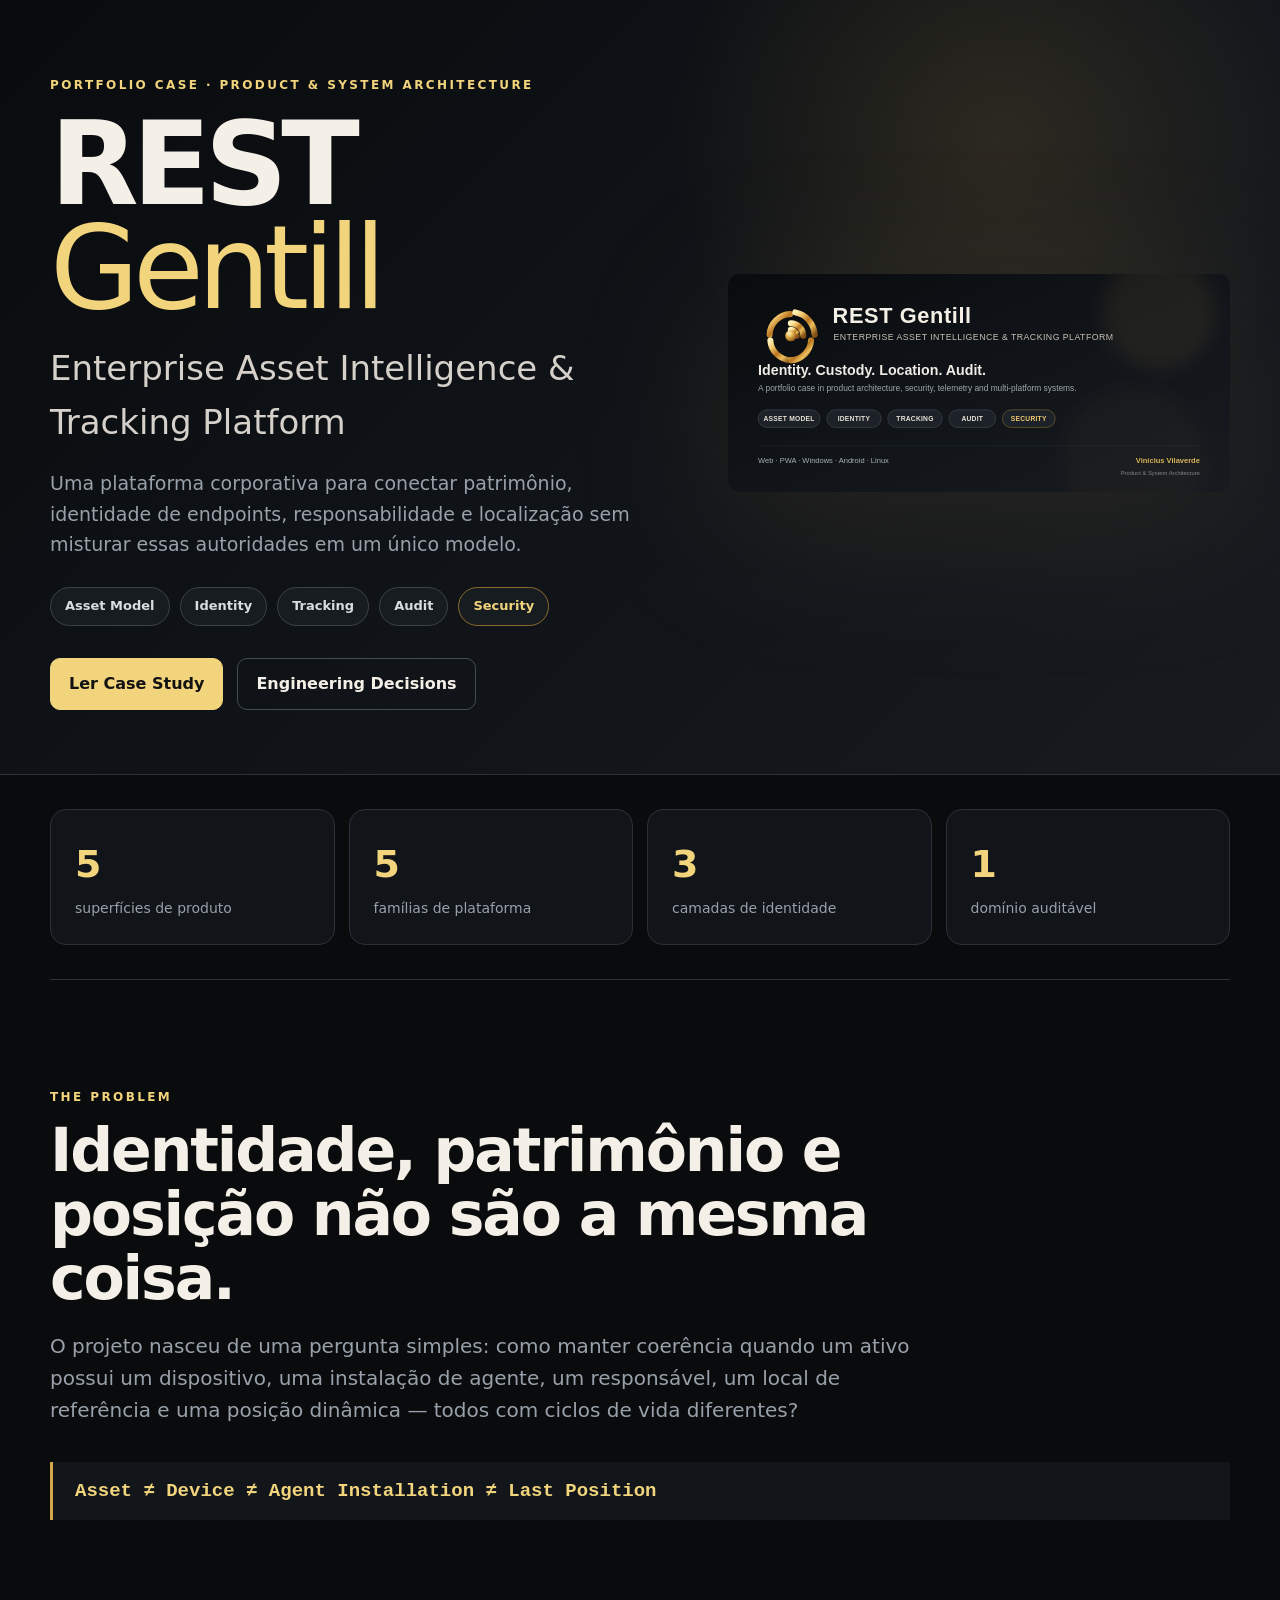
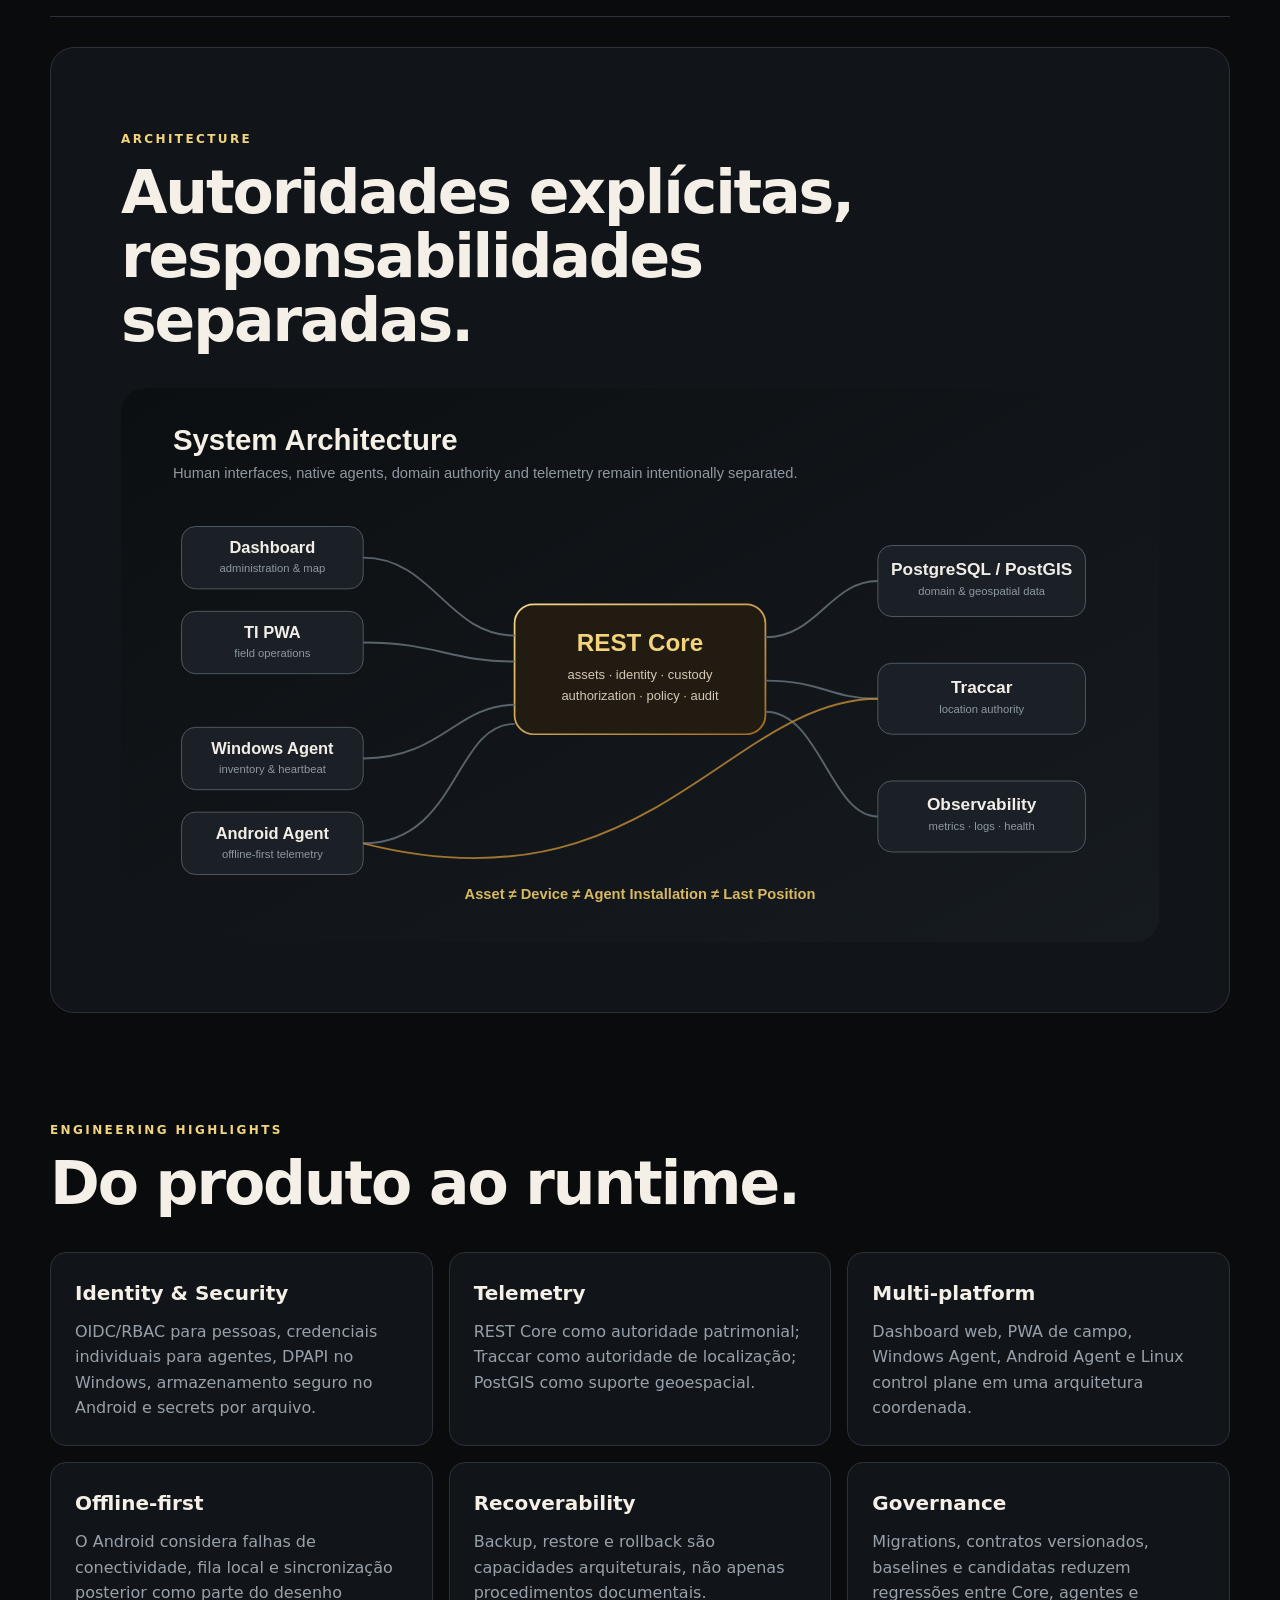
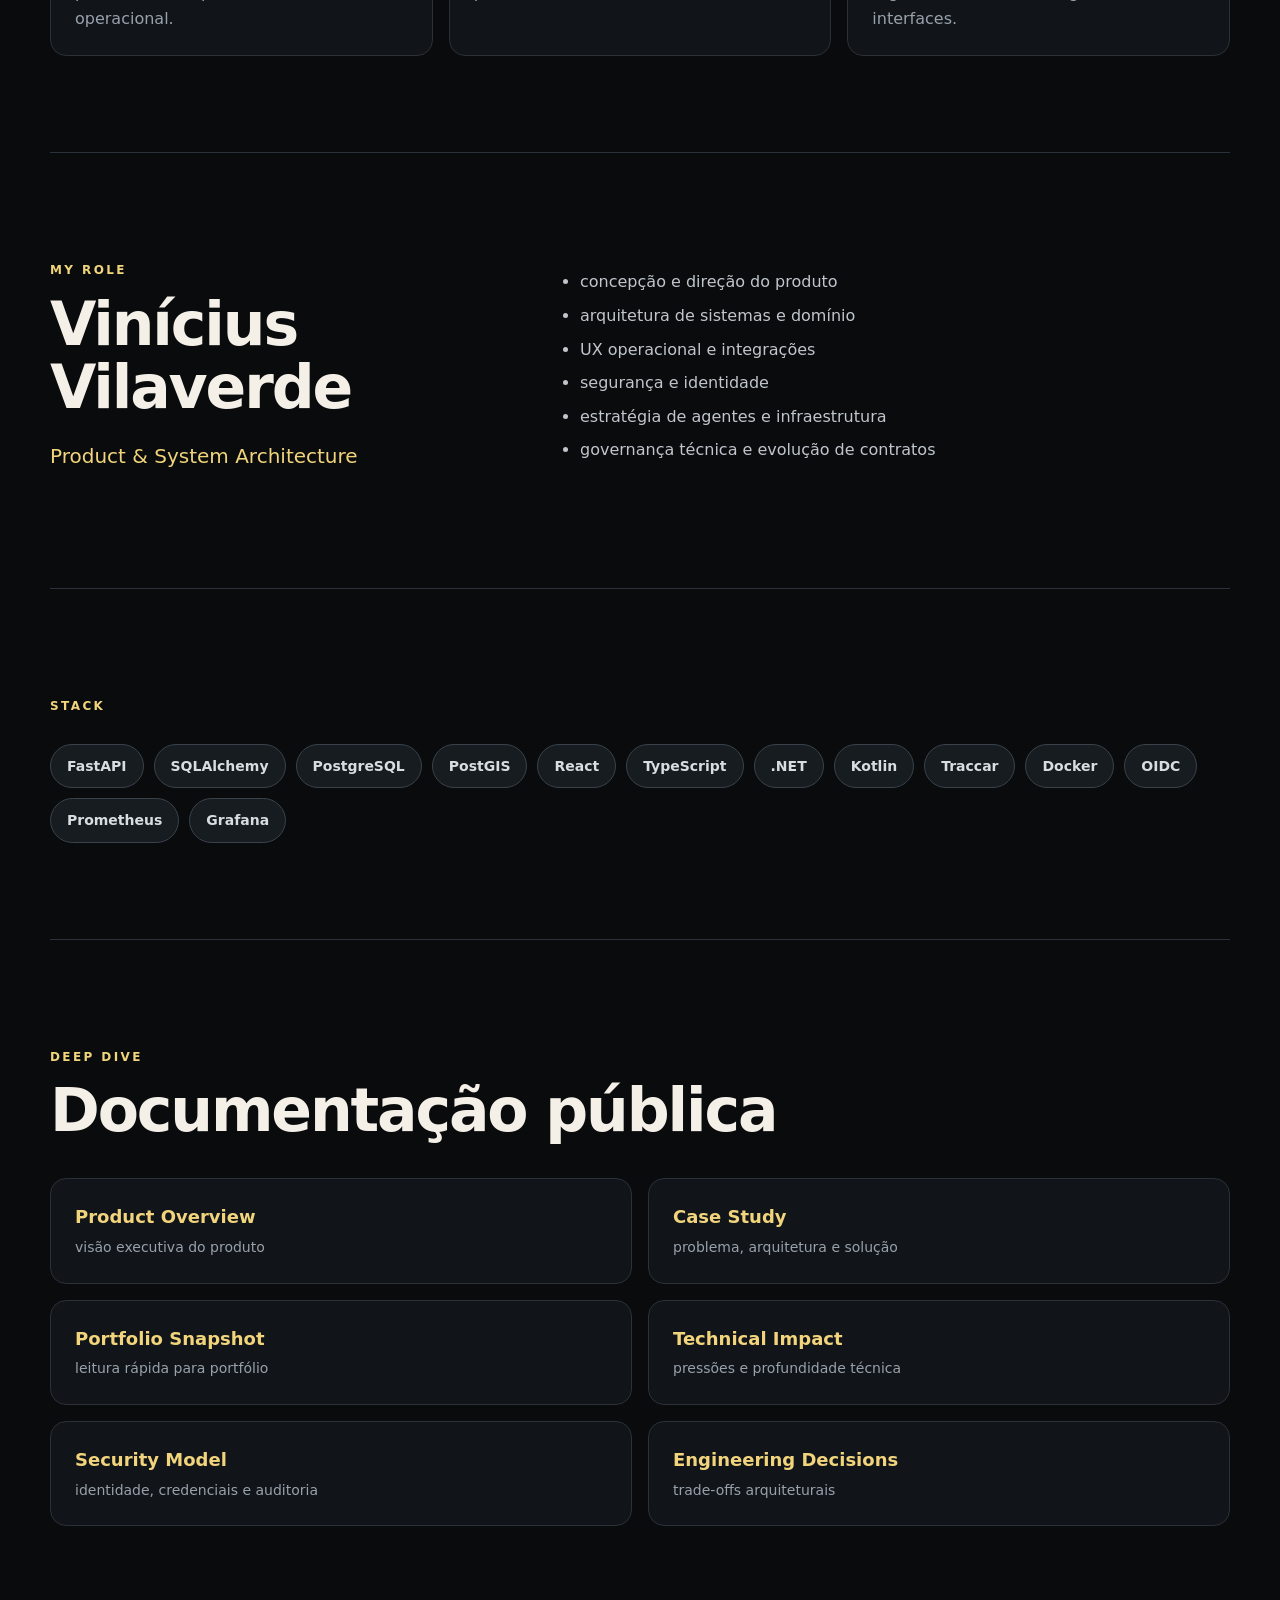
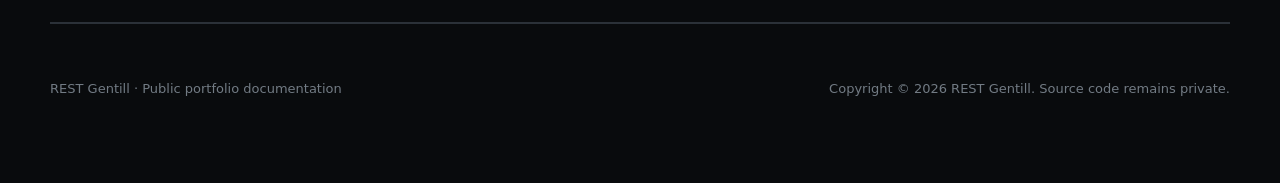
==== docs/index.html @ cbbefd90 "docs: add portfolio landing page for GitHub Pages" ====
<!doctype html>
<html lang="pt-BR">
<head>
  <meta charset="utf-8">
  <meta name="viewport" content="width=device-width,initial-scale=1">
  <title>REST Gentill — Enterprise Asset Intelligence & Tracking Platform</title>
  <meta name="description" content="Case de portfólio em arquitetura de produto, segurança, telemetria e sistemas multi-plataforma por Vinícius Vilaverde.">
  <meta property="og:title" content="REST Gentill — Portfolio Case">
  <meta property="og:description" content="Enterprise Asset Intelligence & Tracking Platform — Product & System Architecture by Vinícius Vilaverde.">
  <meta property="og:type" content="website">
  <meta property="og:image" content="https://viniciusvilaverd-22.github.io/GENTILL-RAST/public/assets/social-preview.jpg">
  <meta name="theme-color" content="#0b0d10">
  <link rel="stylesheet" href="./portfolio.css">
</head>
<body>
  <header class="hero">
    <div class="hero-grid">
      <div>
        <p class="eyebrow">PORTFOLIO CASE · PRODUCT & SYSTEM ARCHITECTURE</p>
        <h1>REST <span>Gentill</span></h1>
        <p class="lead">Enterprise Asset Intelligence & Tracking Platform</p>
        <p class="summary">Uma plataforma corporativa para conectar patrimônio, identidade de endpoints, responsabilidade e localização sem misturar essas autoridades em um único modelo.</p>
        <div class="chips">
          <span>Asset Model</span><span>Identity</span><span>Tracking</span><span>Audit</span><span class="gold">Security</span>
        </div>
        <div class="actions">
          <a class="primary" href="./public/CASE_STUDY.md">Ler Case Study</a>
          <a href="./public/ENGINEERING_DECISIONS.md">Engineering Decisions</a>
        </div>
      </div>
      <div class="mark" aria-hidden="true">
        <img src="./public/assets/portfolio-hero.svg" alt="">
      </div>
    </div>
  </header>

  <main>
    <section class="metrics">
      <article><strong>5</strong><span>superfícies de produto</span></article>
      <article><strong>5</strong><span>famílias de plataforma</span></article>
      <article><strong>3</strong><span>camadas de identidade</span></article>
      <article><strong>1</strong><span>domínio auditável</span></article>
    </section>

    <section>
      <p class="section-label">THE PROBLEM</p>
      <h2>Identidade, patrimônio e posição não são a mesma coisa.</h2>
      <p class="wide">O projeto nasceu de uma pergunta simples: como manter coerência quando um ativo possui um dispositivo, uma instalação de agente, um responsável, um local de referência e uma posição dinâmica — todos com ciclos de vida diferentes?</p>
      <div class="principle">Asset ≠ Device ≠ Agent Installation ≠ Last Position</div>
    </section>

    <section class="dark-card">
      <p class="section-label">ARCHITECTURE</p>
      <h2>Autoridades explícitas, responsabilidades separadas.</h2>
      <img class="architecture" src="./public/assets/architecture-overview.svg" alt="Arquitetura conceitual do REST Gentill">
    </section>

    <section>
      <p class="section-label">ENGINEERING HIGHLIGHTS</p>
      <h2>Do produto ao runtime.</h2>
      <div class="grid three">
        <article>
          <h3>Identity & Security</h3>
          <p>OIDC/RBAC para pessoas, credenciais individuais para agentes, DPAPI no Windows, armazenamento seguro no Android e secrets por arquivo.</p>
        </article>
        <article>
          <h3>Telemetry</h3>
          <p>REST Core como autoridade patrimonial; Traccar como autoridade de localização; PostGIS como suporte geoespacial.</p>
        </article>
        <article>
          <h3>Multi-platform</h3>
          <p>Dashboard web, PWA de campo, Windows Agent, Android Agent e Linux control plane em uma arquitetura coordenada.</p>
        </article>
        <article>
          <h3>Offline-first</h3>
          <p>O Android considera falhas de conectividade, fila local e sincronização posterior como parte do desenho operacional.</p>
        </article>
        <article>
          <h3>Recoverability</h3>
          <p>Backup, restore e rollback são capacidades arquiteturais, não apenas procedimentos documentais.</p>
        </article>
        <article>
          <h3>Governance</h3>
          <p>Migrations, contratos versionados, baselines e candidatas reduzem regressões entre Core, agentes e interfaces.</p>
        </article>
      </div>
    </section>

    <section class="role">
      <div>
        <p class="section-label">MY ROLE</p>
        <h2>Vinícius Vilaverde</h2>
        <p class="role-title">Product & System Architecture</p>
      </div>
      <ul>
        <li>concepção e direção do produto</li>
        <li>arquitetura de sistemas e domínio</li>
        <li>UX operacional e integrações</li>
        <li>segurança e identidade</li>
        <li>estratégia de agentes e infraestrutura</li>
        <li>governança técnica e evolução de contratos</li>
      </ul>
    </section>

    <section>
      <p class="section-label">STACK</p>
      <div class="stack">
        <span>FastAPI</span><span>SQLAlchemy</span><span>PostgreSQL</span><span>PostGIS</span><span>React</span><span>TypeScript</span><span>.NET</span><span>Kotlin</span><span>Traccar</span><span>Docker</span><span>OIDC</span><span>Prometheus</span><span>Grafana</span>
      </div>
    </section>

    <section class="links">
      <p class="section-label">DEEP DIVE</p>
      <h2>Documentação pública</h2>
      <div class="grid two">
        <a href="./public/PRODUCT_OVERVIEW.md"><strong>Product Overview</strong><span>visão executiva do produto</span></a>
        <a href="./public/CASE_STUDY.md"><strong>Case Study</strong><span>problema, arquitetura e solução</span></a>
        <a href="./public/PORTFOLIO_SNAPSHOT.md"><strong>Portfolio Snapshot</strong><span>leitura rápida para portfólio</span></a>
        <a href="./public/TECHNICAL_IMPACT.md"><strong>Technical Impact</strong><span>pressões e profundidade técnica</span></a>
        <a href="./public/SECURITY_MODEL.md"><strong>Security Model</strong><span>identidade, credenciais e auditoria</span></a>
        <a href="./public/ENGINEERING_DECISIONS.md"><strong>Engineering Decisions</strong><span>trade-offs arquiteturais</span></a>
      </div>
    </section>
  </main>

  <footer>
    <p>REST Gentill · Public portfolio documentation</p>
    <p>Copyright © 2026 REST Gentill. Source code remains private.</p>
  </footer>
</body>
</html>
---- docs/portfolio.css ----
:root{
  --bg:#090b0d;--panel:#11151a;--panel2:#161b20;--line:#2b3138;
  --text:#f4efe7;--muted:#98a1aa;--gold:#d4a84a;--gold2:#f1d47b;
  --max:1180px
}
*{box-sizing:border-box}
html{scroll-behavior:smooth}
body{margin:0;background:var(--bg);color:var(--text);font-family:Inter,ui-sans-serif,system-ui,-apple-system,BlinkMacSystemFont,"Segoe UI",sans-serif;line-height:1.6}
a{color:inherit;text-decoration:none}
.hero{min-height:720px;display:flex;align-items:center;padding:64px 32px;border-bottom:1px solid var(--line);background:
radial-gradient(circle at 78% 18%,rgba(212,168,74,.14),transparent 28%),
linear-gradient(135deg,#090b0d,#11151a 60%,#171b20)}
.hero-grid{width:min(var(--max),100%);margin:auto;display:grid;grid-template-columns:1.1fr .9fr;gap:64px;align-items:center}
.eyebrow,.section-label{font-size:12px;letter-spacing:.2em;color:var(--gold2);font-weight:800}
h1{font-size:clamp(64px,9vw,128px);line-height:.9;margin:18px 0 20px;letter-spacing:-.055em}
h1 span{font-weight:300;color:var(--gold2)}
.lead{font-size:clamp(22px,3vw,34px);margin:0 0 18px;color:#d5d0c9}
.summary{font-size:19px;color:var(--muted);max-width:760px}
.chips,.stack{display:flex;flex-wrap:wrap;gap:10px;margin-top:28px}
.chips span,.stack span{border:1px solid #3a424b;background:#171c21;border-radius:999px;padding:8px 14px;font-size:13px;font-weight:700;color:#d8dde1}
.chips .gold{border-color:#8c6b2c;color:var(--gold2)}
.actions{display:flex;gap:14px;flex-wrap:wrap;margin-top:32px}
.actions a{border:1px solid #444c55;border-radius:10px;padding:12px 18px;font-weight:700}
.actions .primary{background:var(--gold2);color:#121212;border-color:var(--gold2)}
.mark img{width:100%;filter:drop-shadow(0 30px 80px rgba(212,168,74,.11))}
main{width:min(var(--max),calc(100% - 48px));margin:auto}
section{padding:96px 0;border-bottom:1px solid var(--line)}
.metrics{display:grid;grid-template-columns:repeat(4,1fr);gap:14px;padding:34px 0}
.metrics article{border:1px solid var(--line);background:var(--panel);border-radius:16px;padding:24px}
.metrics strong{display:block;font-size:38px;color:var(--gold2)}
.metrics span{color:var(--muted);font-size:14px}
h2{font-size:clamp(34px,5vw,60px);line-height:1.06;letter-spacing:-.035em;margin:10px 0 20px;max-width:900px}
.wide{font-size:20px;color:var(--muted);max-width:860px}
.principle{margin-top:36px;border-left:3px solid var(--gold);padding:18px 22px;background:#12161b;font:700 19px ui-monospace,SFMono-Regular,Menlo,monospace;color:var(--gold2)}
.dark-card{margin-top:30px;padding:70px;border:1px solid var(--line);background:var(--panel);border-radius:24px}
.architecture{display:block;width:100%;margin-top:36px}
.grid{display:grid;gap:16px;margin-top:36px}
.grid.three{grid-template-columns:repeat(3,1fr)}
.grid.two{grid-template-columns:repeat(2,1fr)}
.grid article,.links a{border:1px solid var(--line);background:var(--panel);border-radius:16px;padding:24px}
.grid h3{margin:0 0 10px;font-size:20px}
.grid p{margin:0;color:var(--muted)}
.role{display:grid;grid-template-columns:.8fr 1.2fr;gap:60px;align-items:start}
.role-title{color:var(--gold2);font-size:20px}
.role ul{margin:12px 0 0;padding-left:22px;color:#c0c6cc}
.role li{margin:8px 0}
.stack span{font-size:14px;padding:10px 16px}
.links a{display:flex;flex-direction:column;transition:.18s ease}
.links a:hover{transform:translateY(-3px);border-color:#806426}
.links strong{font-size:18px;color:var(--gold2)}
.links span{font-size:14px;color:var(--muted);margin-top:4px}
footer{width:min(var(--max),calc(100% - 48px));margin:auto;padding:42px 0 70px;color:#727b84;font-size:13px;display:flex;justify-content:space-between;gap:20px;border-top:1px solid var(--line)}
@media(max-width:900px){
  .hero{min-height:auto;padding-top:48px}.hero-grid,.role{grid-template-columns:1fr}.mark{order:-1;max-width:520px}
  .metrics{grid-template-columns:repeat(2,1fr)}.grid.three,.grid.two{grid-template-columns:1fr}.dark-card{padding:32px}
}
@media(max-width:560px){
  .hero{padding:34px 20px 54px}.hero-grid{gap:28px}main{width:min(100% - 32px,var(--max))}
  .metrics{grid-template-columns:1fr 1fr}.metrics article{padding:18px}section{padding:68px 0}
  footer{width:calc(100% - 32px);flex-direction:column}
}
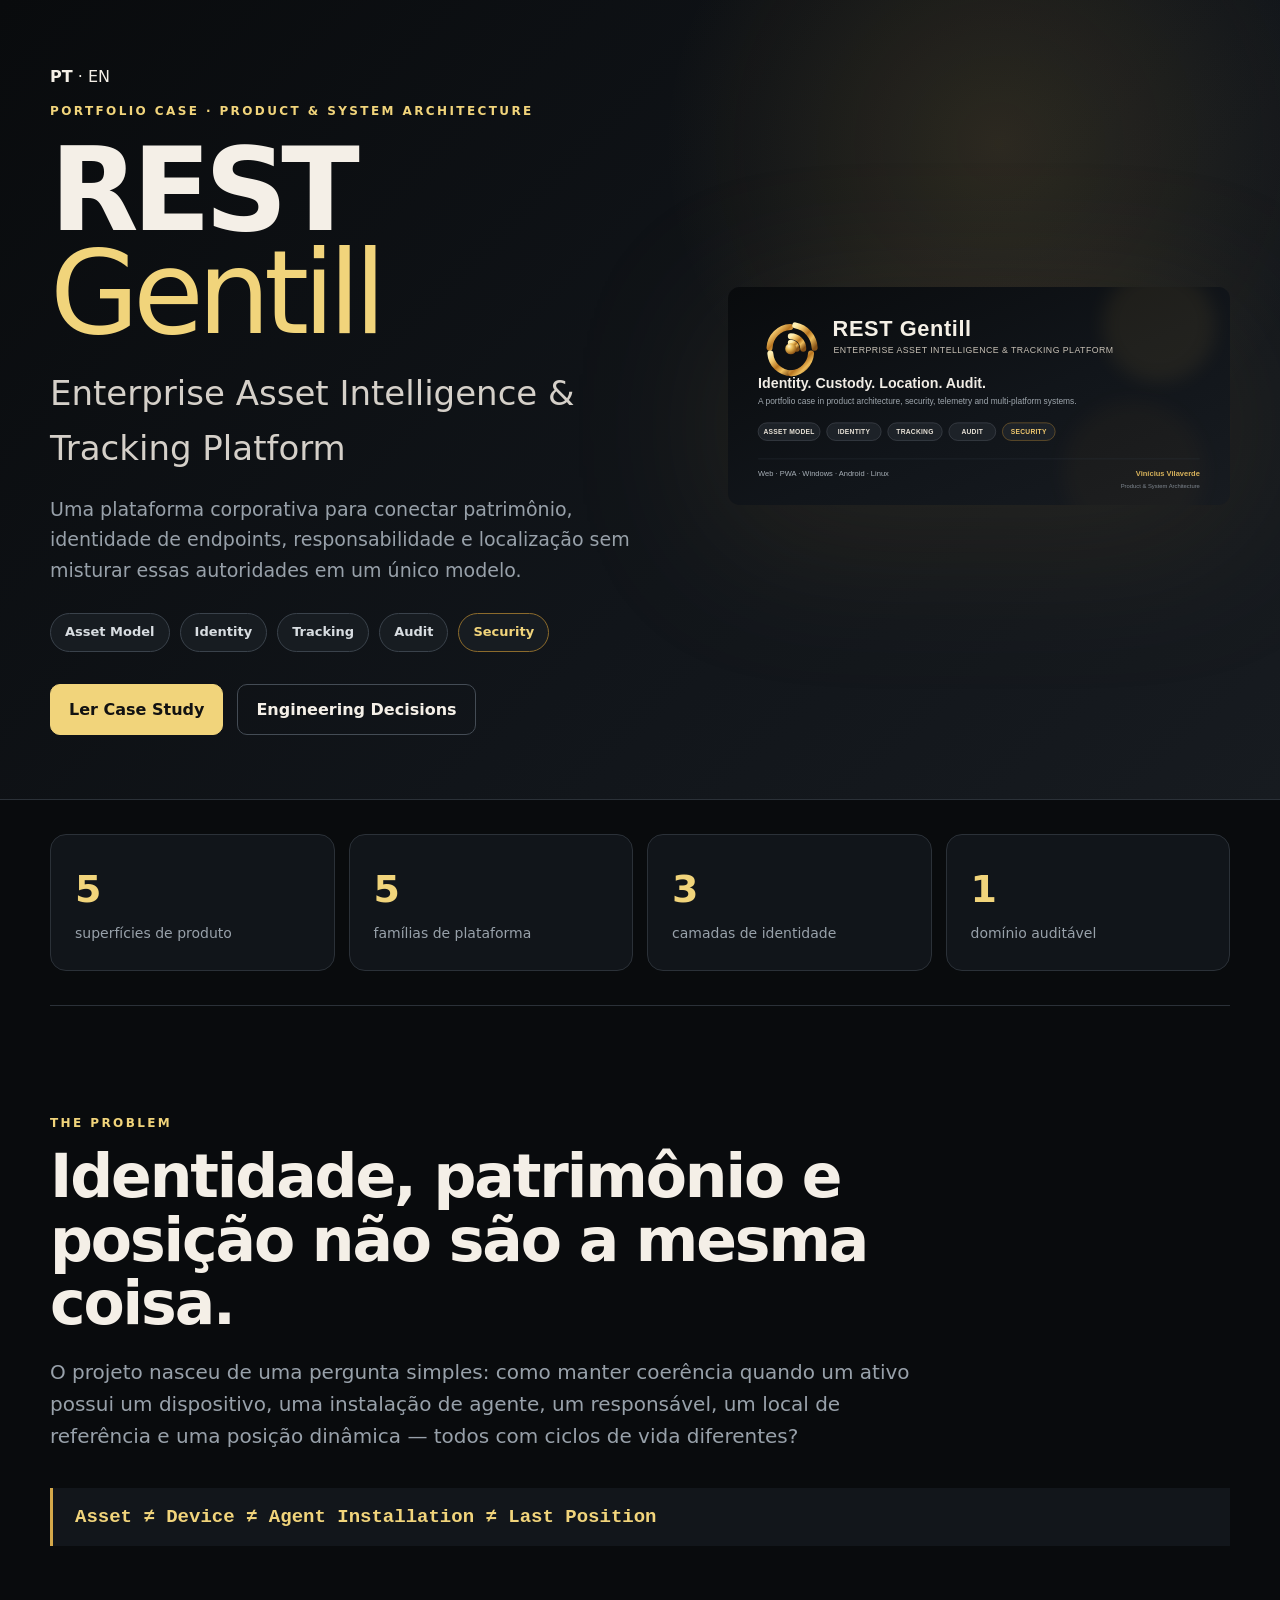
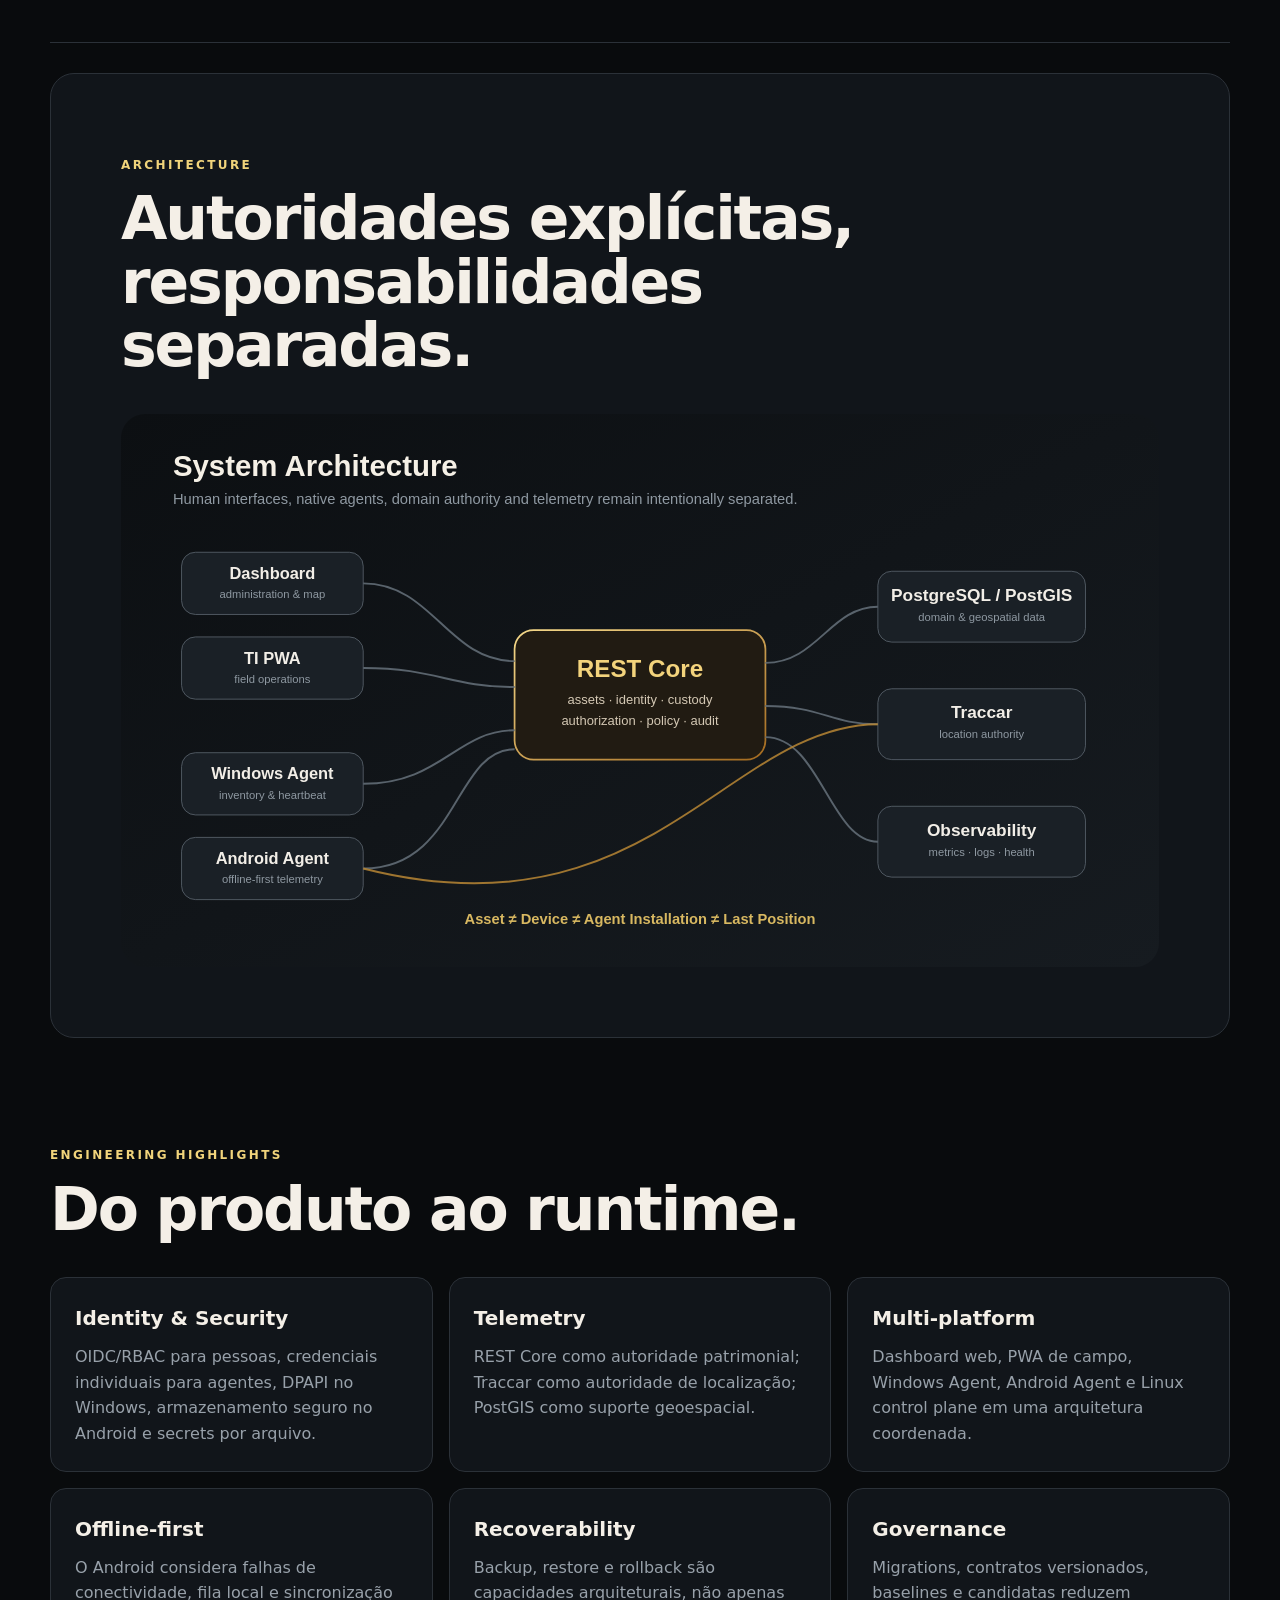
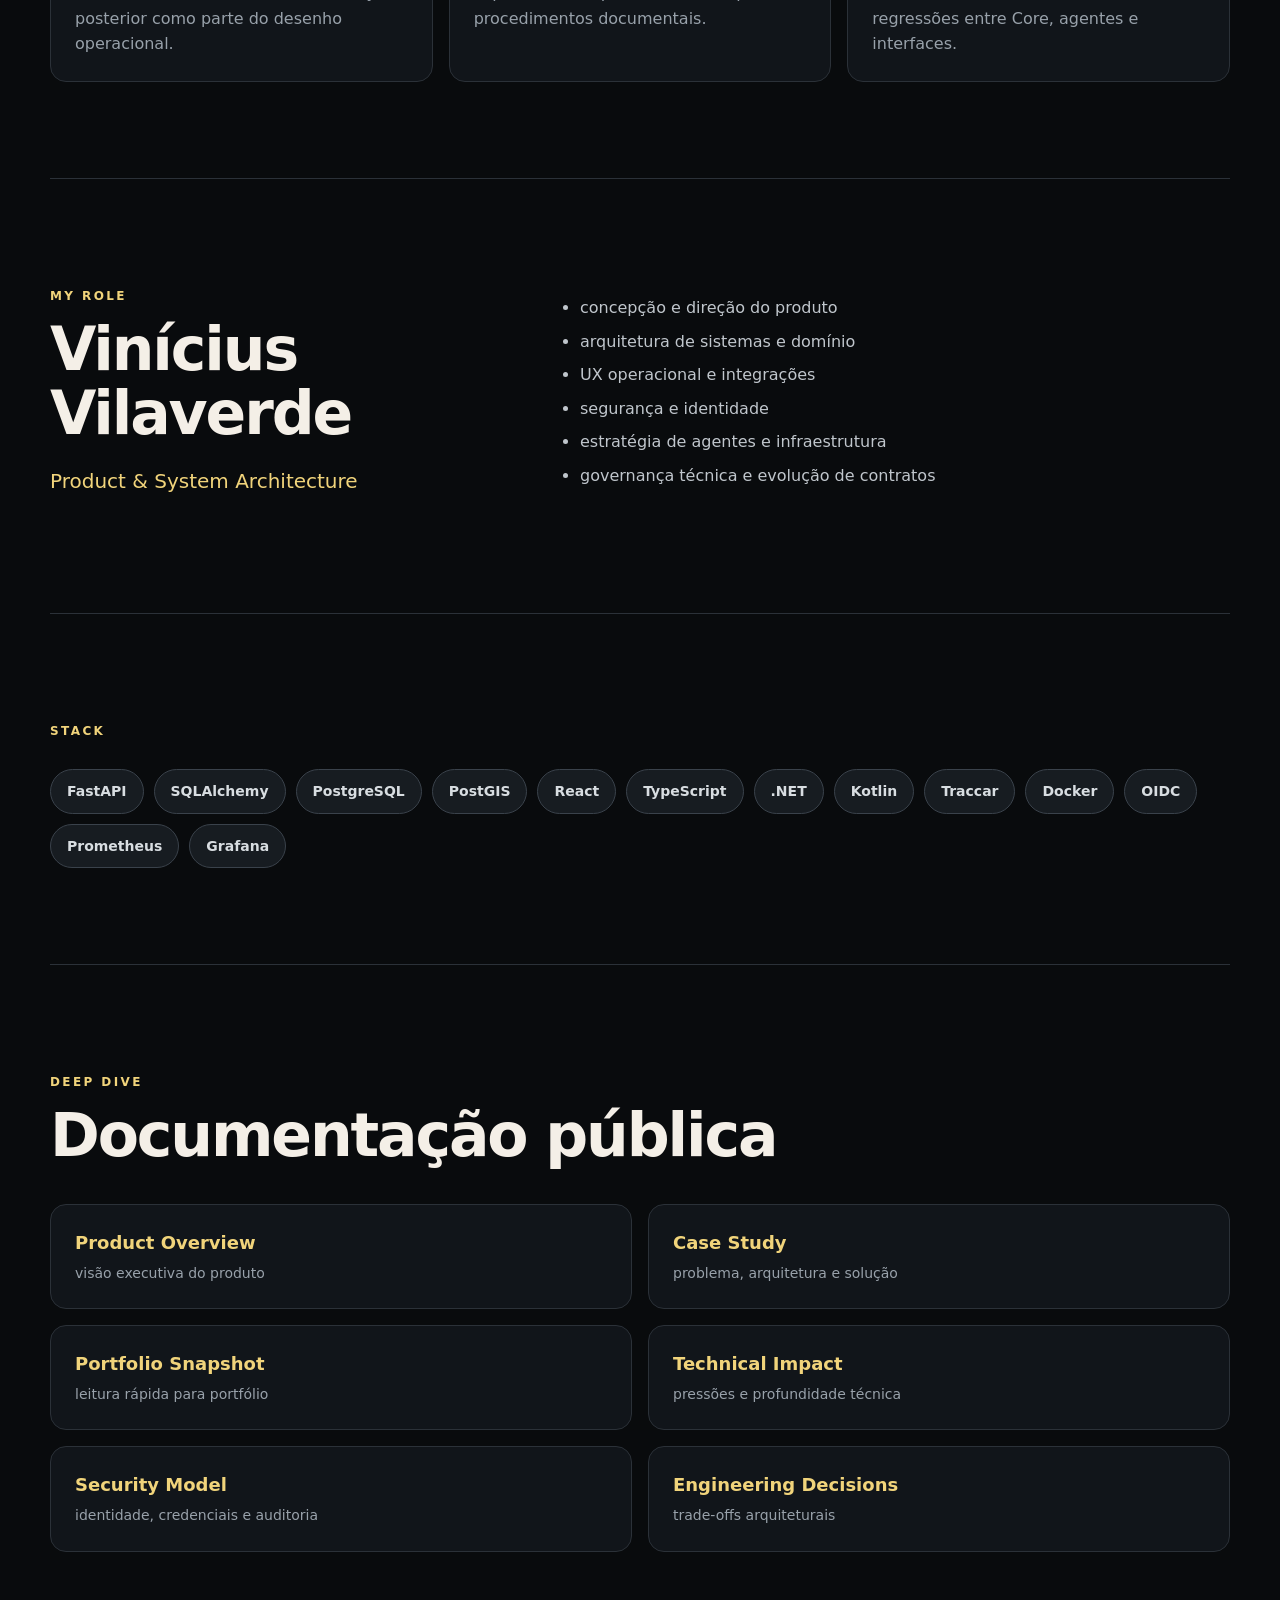
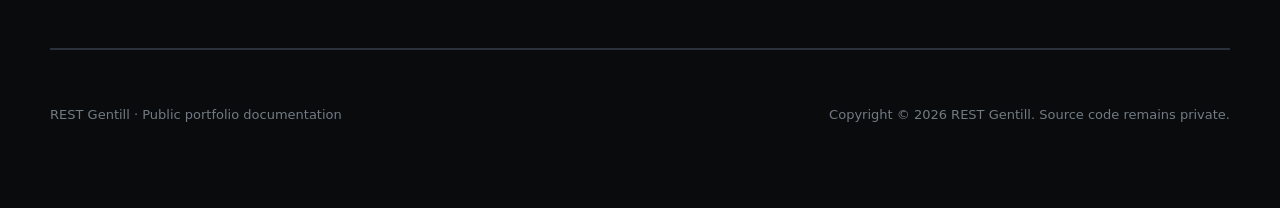
==== commit 8fd4486d: "docs: add language switch to portfolio site" ====
--- a/docs/index.html
+++ b/docs/index.html
@@ -8,14 +8,38 @@
   <meta property="og:title" content="REST Gentill — Portfolio Case">
   <meta property="og:description" content="Enterprise Asset Intelligence & Tracking Platform — Product & System Architecture by Vinícius Vilaverde.">
   <meta property="og:type" content="website">
+  <meta property="og:url" content="https://viniciusvilaverd-22.github.io/GENTILL-RAST/">
   <meta property="og:image" content="https://viniciusvilaverd-22.github.io/GENTILL-RAST/public/assets/social-preview.jpg">
+  <meta property="og:image:width" content="1280">
+  <meta property="og:image:height" content="640">
+  <meta name="twitter:card" content="summary_large_image">
+  <meta name="twitter:title" content="REST Gentill — Portfolio Case">
+  <meta name="twitter:description" content="Enterprise Asset Intelligence & Tracking Platform — Product & System Architecture by Vinícius Vilaverde.">
+  <meta name="twitter:image" content="https://viniciusvilaverd-22.github.io/GENTILL-RAST/public/assets/social-preview.jpg">
   <meta name="theme-color" content="#0b0d10">
+  <link rel="canonical" href="https://viniciusvilaverd-22.github.io/GENTILL-RAST/">
+  <link rel="icon" href="./favicon.svg" type="image/svg+xml">
   <link rel="stylesheet" href="./portfolio.css">
+  <script type="application/ld+json">
+  {
+    "@context": "https://schema.org",
+    "@type": "CreativeWork",
+    "name": "REST Gentill",
+    "headline": "Enterprise Asset Intelligence & Tracking Platform",
+    "description": "Portfolio case in product architecture, security, telemetry and multi-platform systems.",
+    "creator": {
+      "@type": "Person",
+      "name": "Vinícius Vilaverde"
+    },
+    "url": "https://viniciusvilaverd-22.github.io/GENTILL-RAST/"
+  }
+  </script>
 </head>
 <body>
   <header class="hero">
     <div class="hero-grid">
       <div>
+        <div class="lang"><strong>PT</strong> · <a href="./en.html">EN</a></div>
         <p class="eyebrow">PORTFOLIO CASE · PRODUCT & SYSTEM ARCHITECTURE</p>
         <h1>REST <span>Gentill</span></h1>
         <p class="lead">Enterprise Asset Intelligence & Tracking Platform</p>
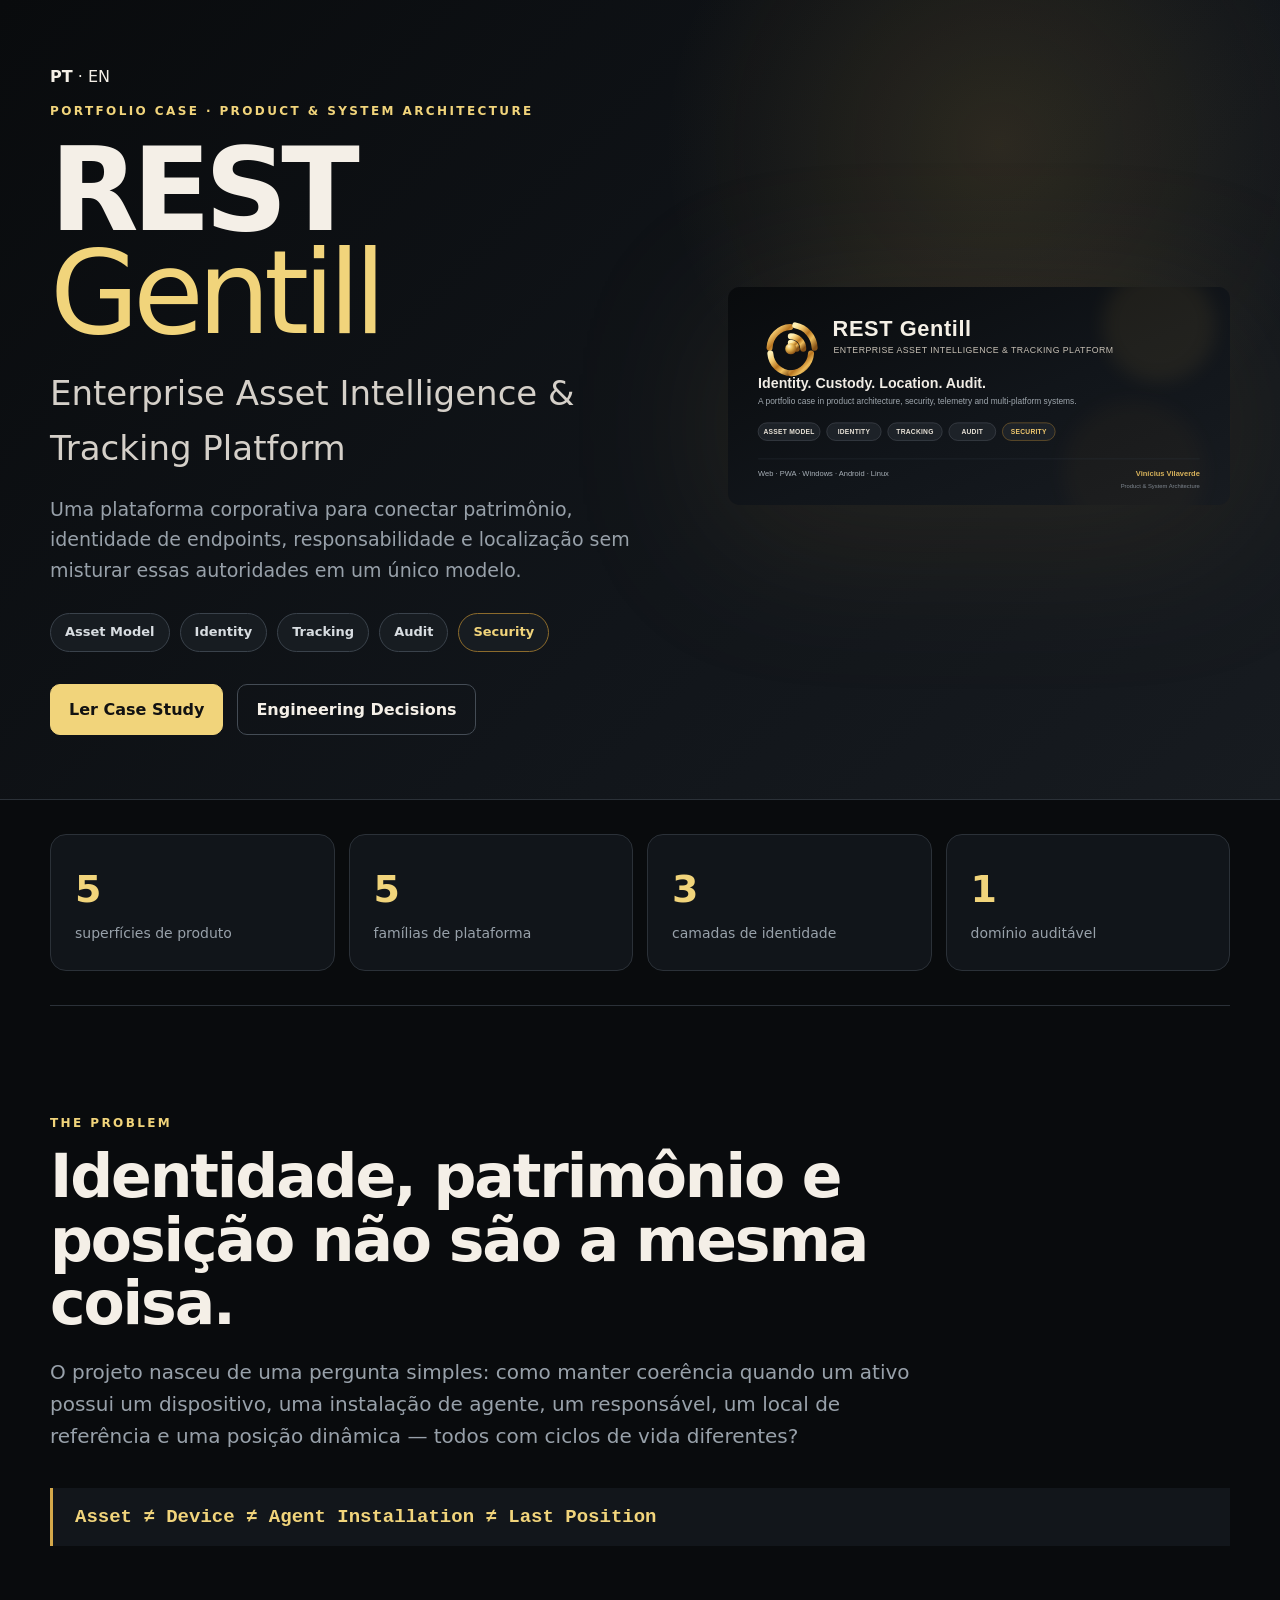
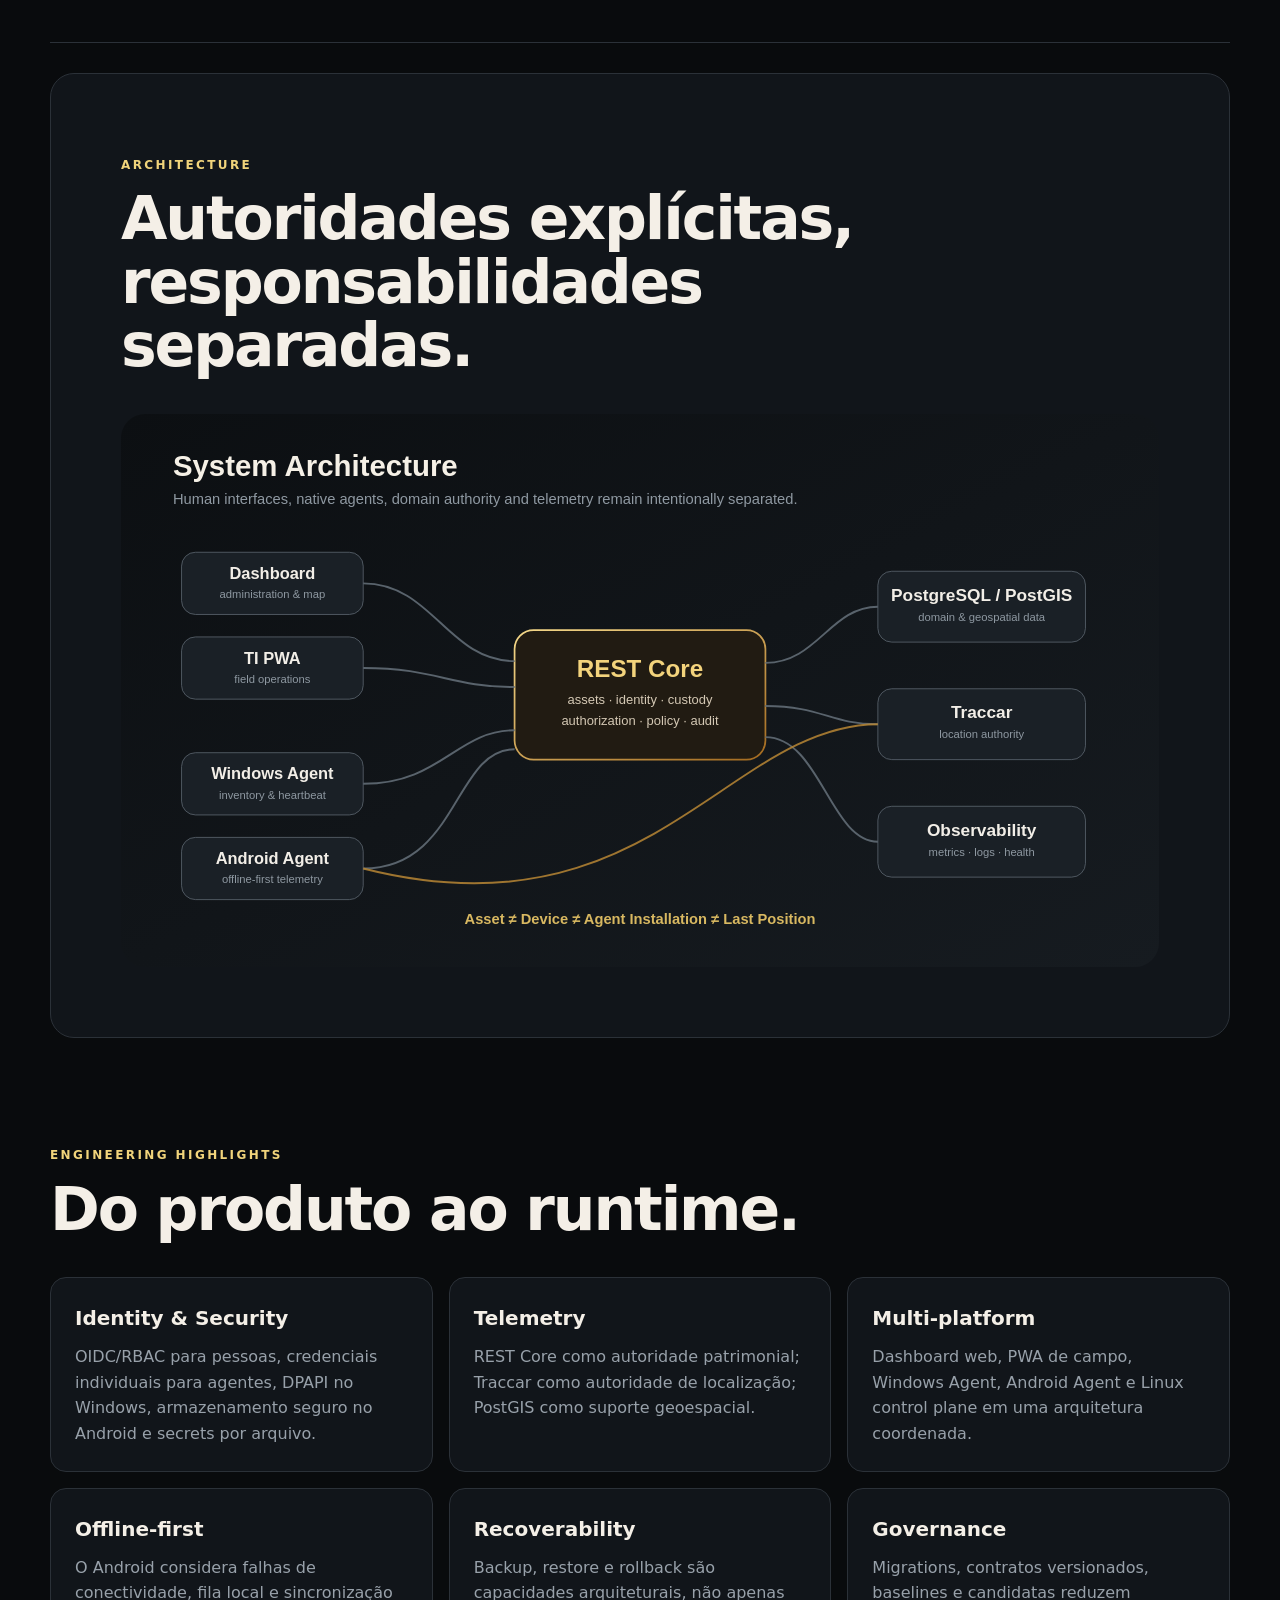
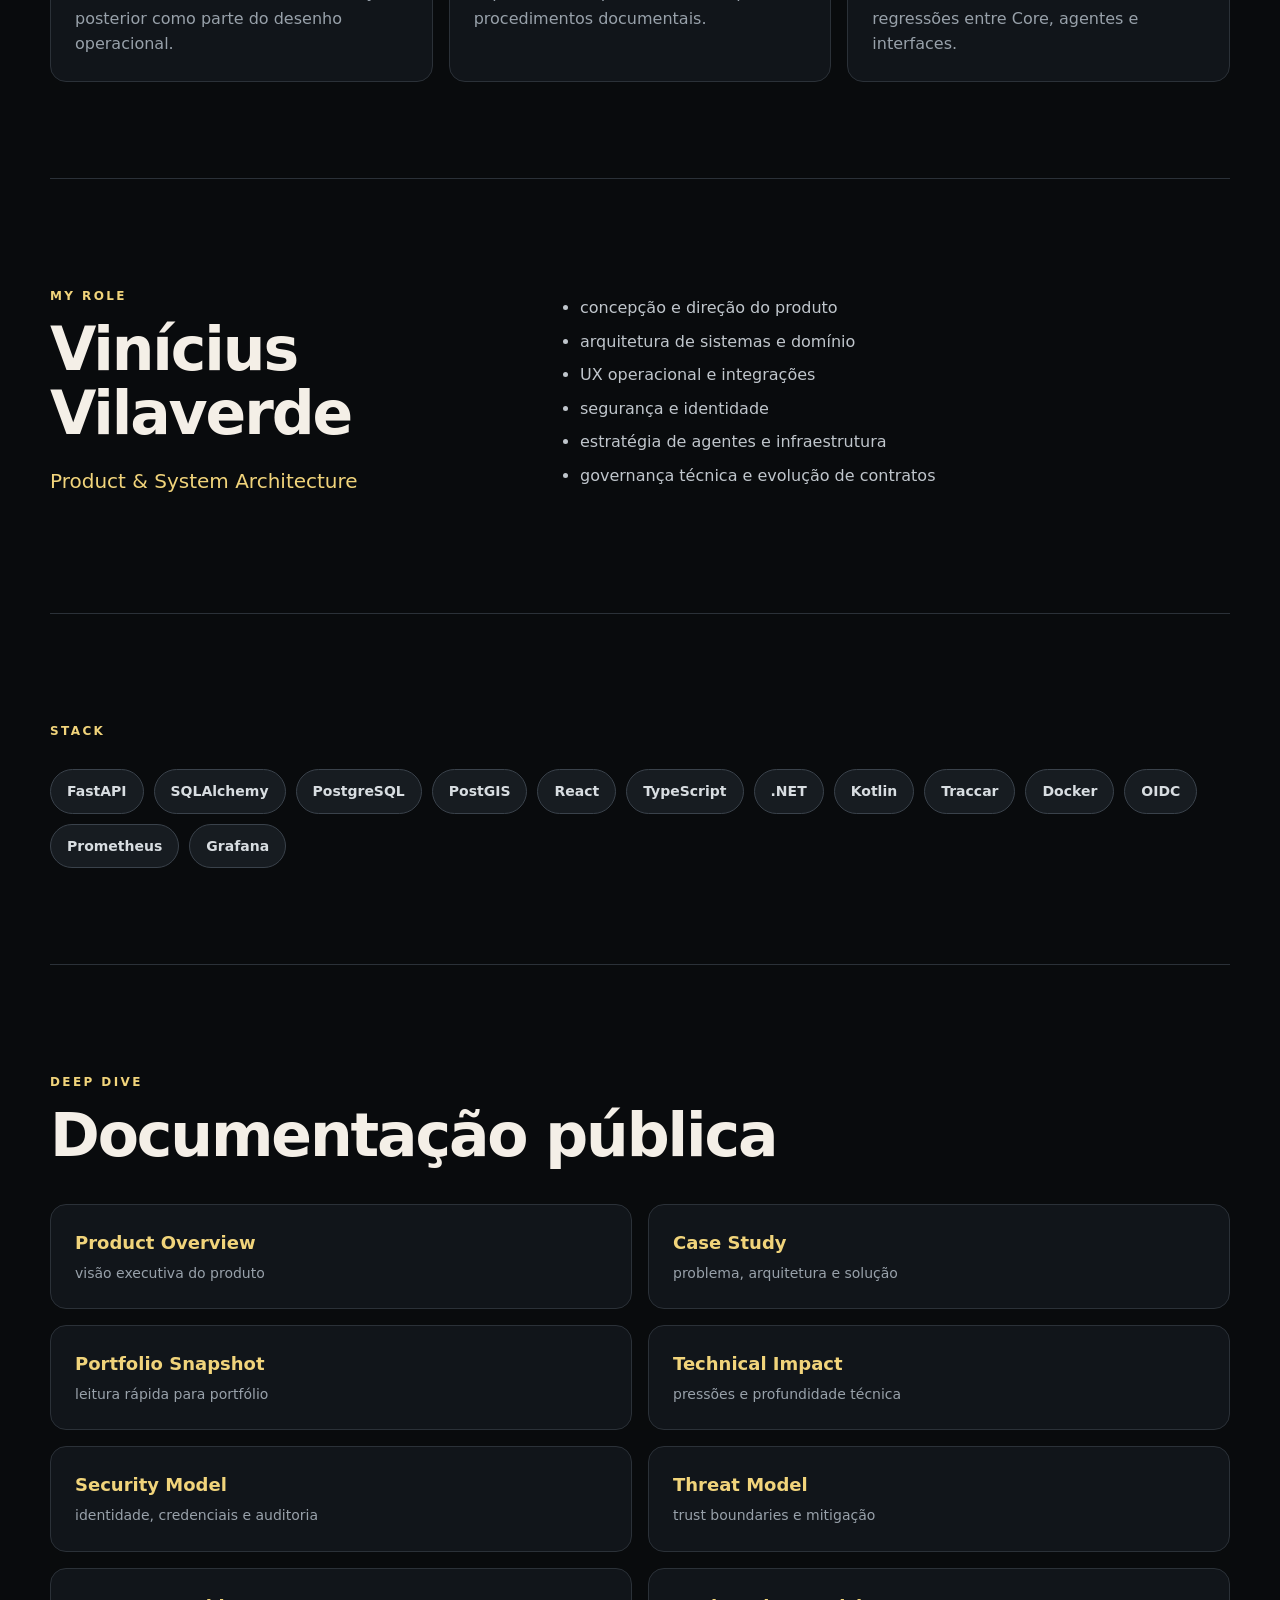
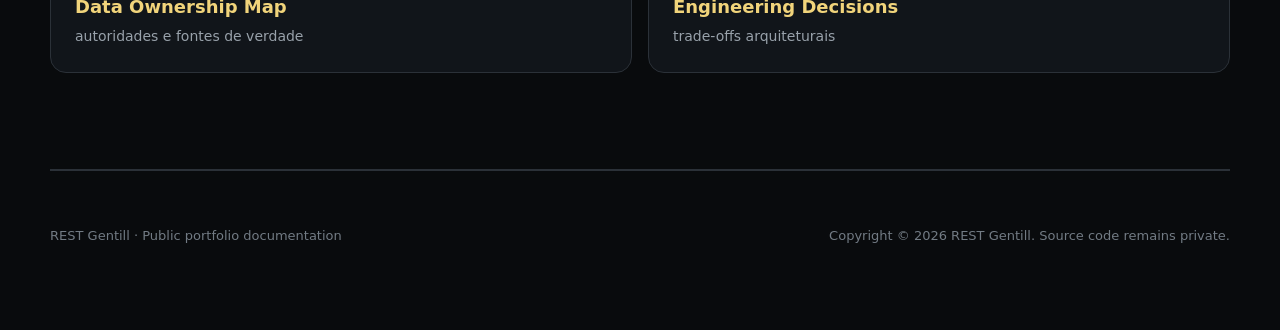
==== commit 36fd736e: "docs: expose assurance docs on portfolio site" ====
--- a/docs/index.html
+++ b/docs/index.html
@@ -142,6 +142,8 @@
         <a href="./public/PORTFOLIO_SNAPSHOT.md"><strong>Portfolio Snapshot</strong><span>leitura rápida para portfólio</span></a>
         <a href="./public/TECHNICAL_IMPACT.md"><strong>Technical Impact</strong><span>pressões e profundidade técnica</span></a>
         <a href="./public/SECURITY_MODEL.md"><strong>Security Model</strong><span>identidade, credenciais e auditoria</span></a>
+        <a href="./public/THREAT_MODEL.md"><strong>Threat Model</strong><span>trust boundaries e mitigação</span></a>
+        <a href="./public/DATA_OWNERSHIP.md"><strong>Data Ownership Map</strong><span>autoridades e fontes de verdade</span></a>
         <a href="./public/ENGINEERING_DECISIONS.md"><strong>Engineering Decisions</strong><span>trade-offs arquiteturais</span></a>
       </div>
     </section>
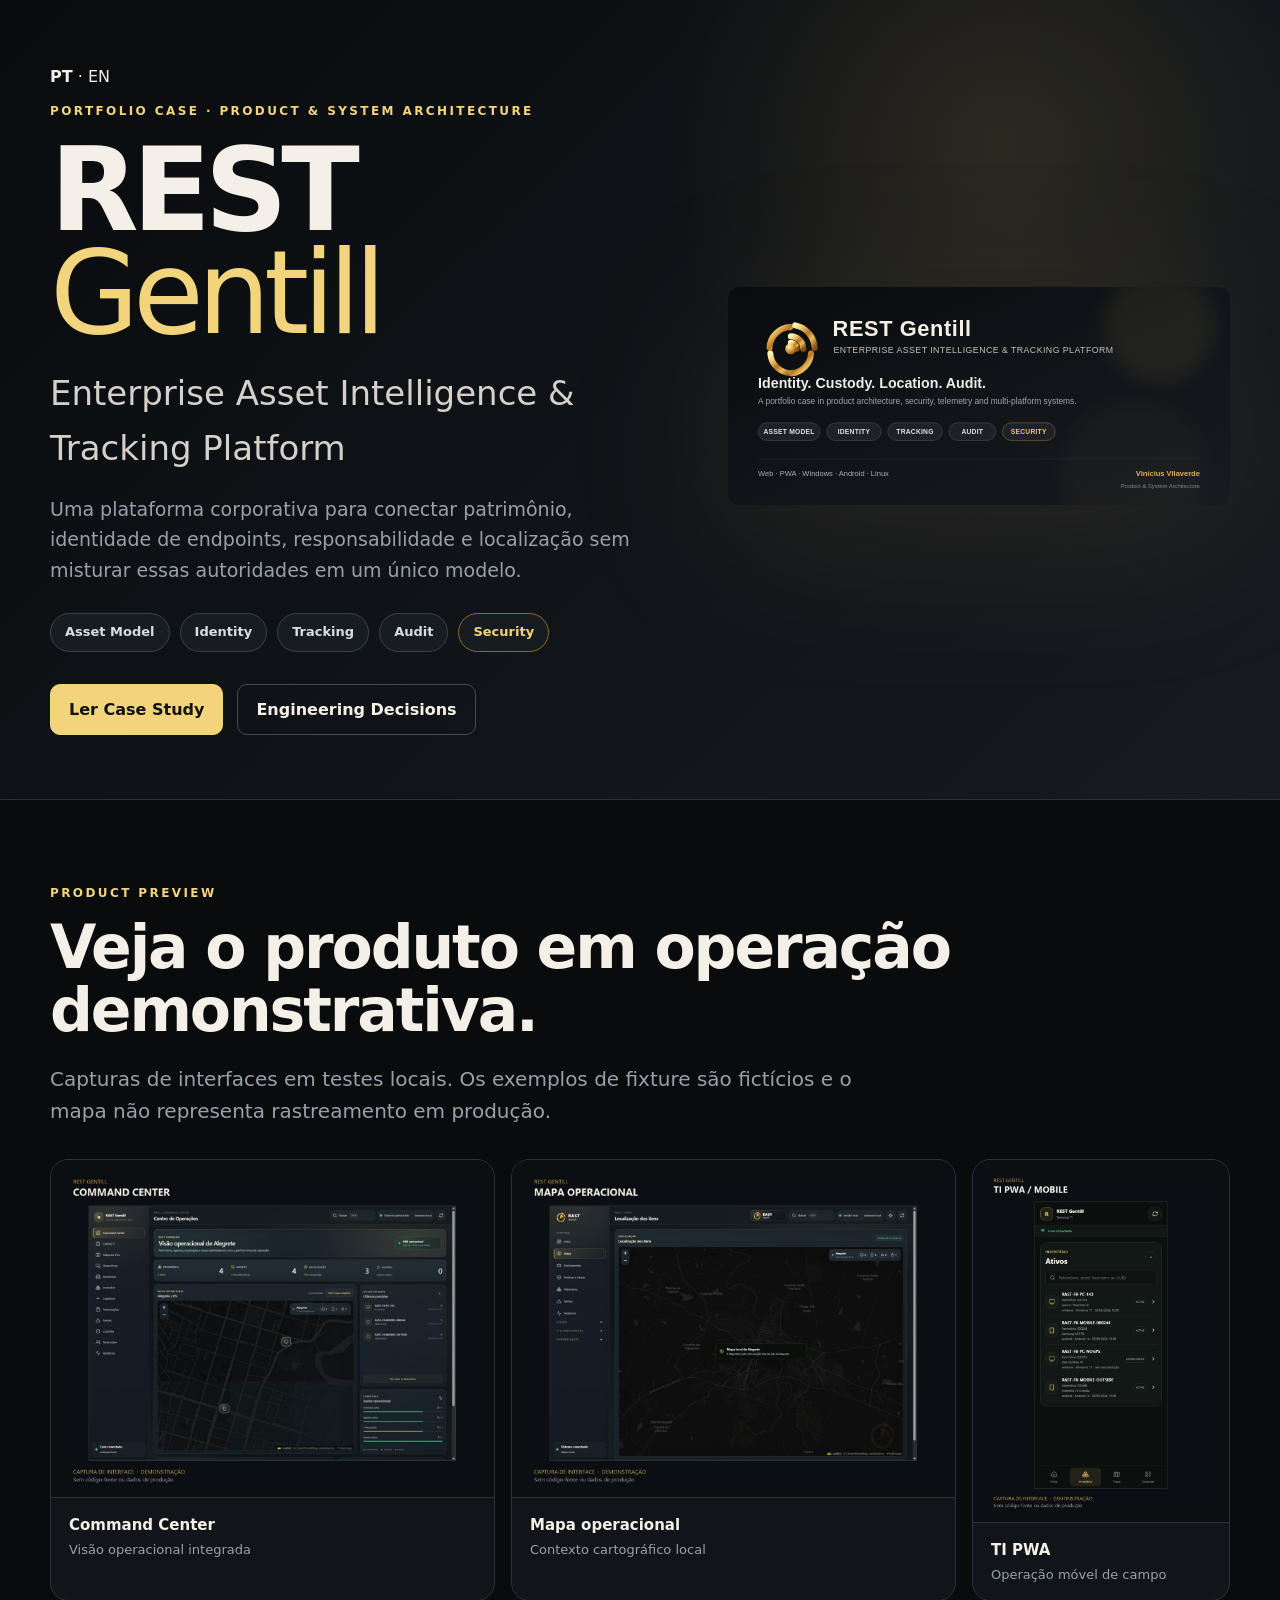
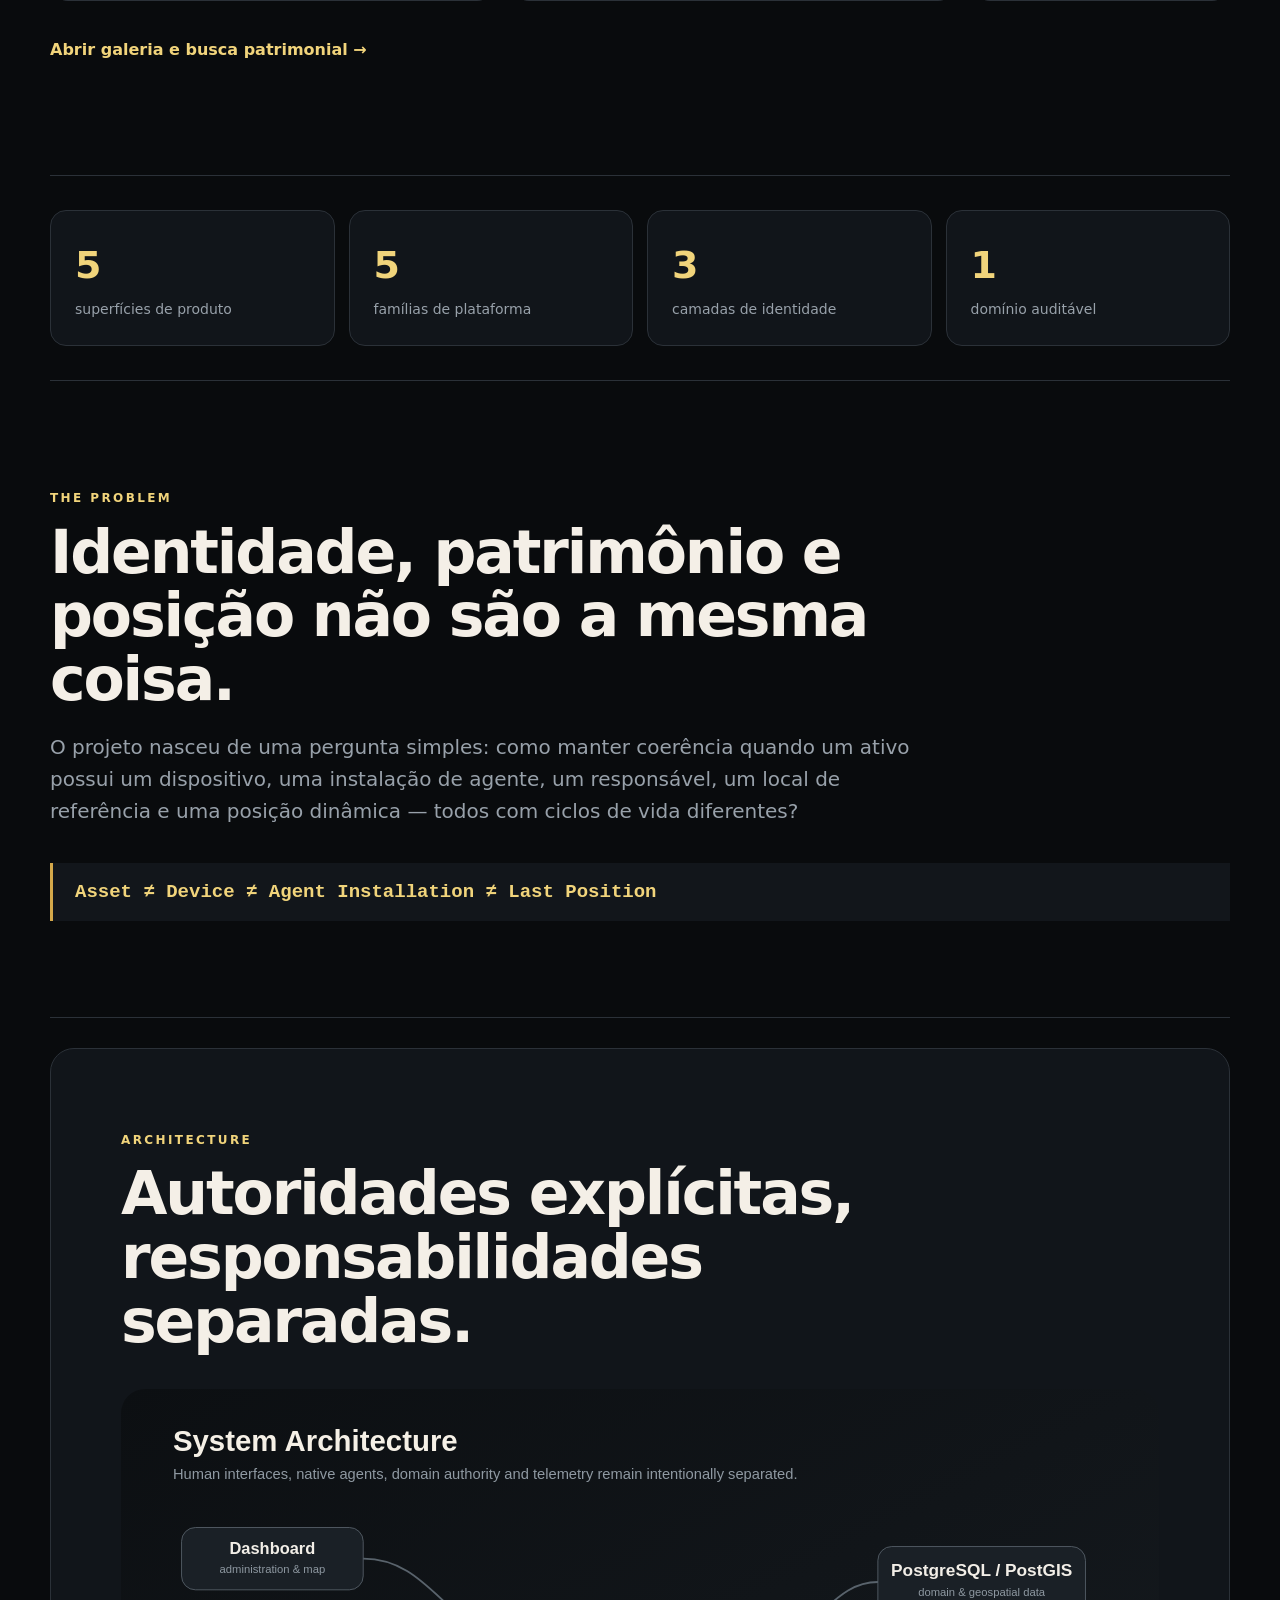
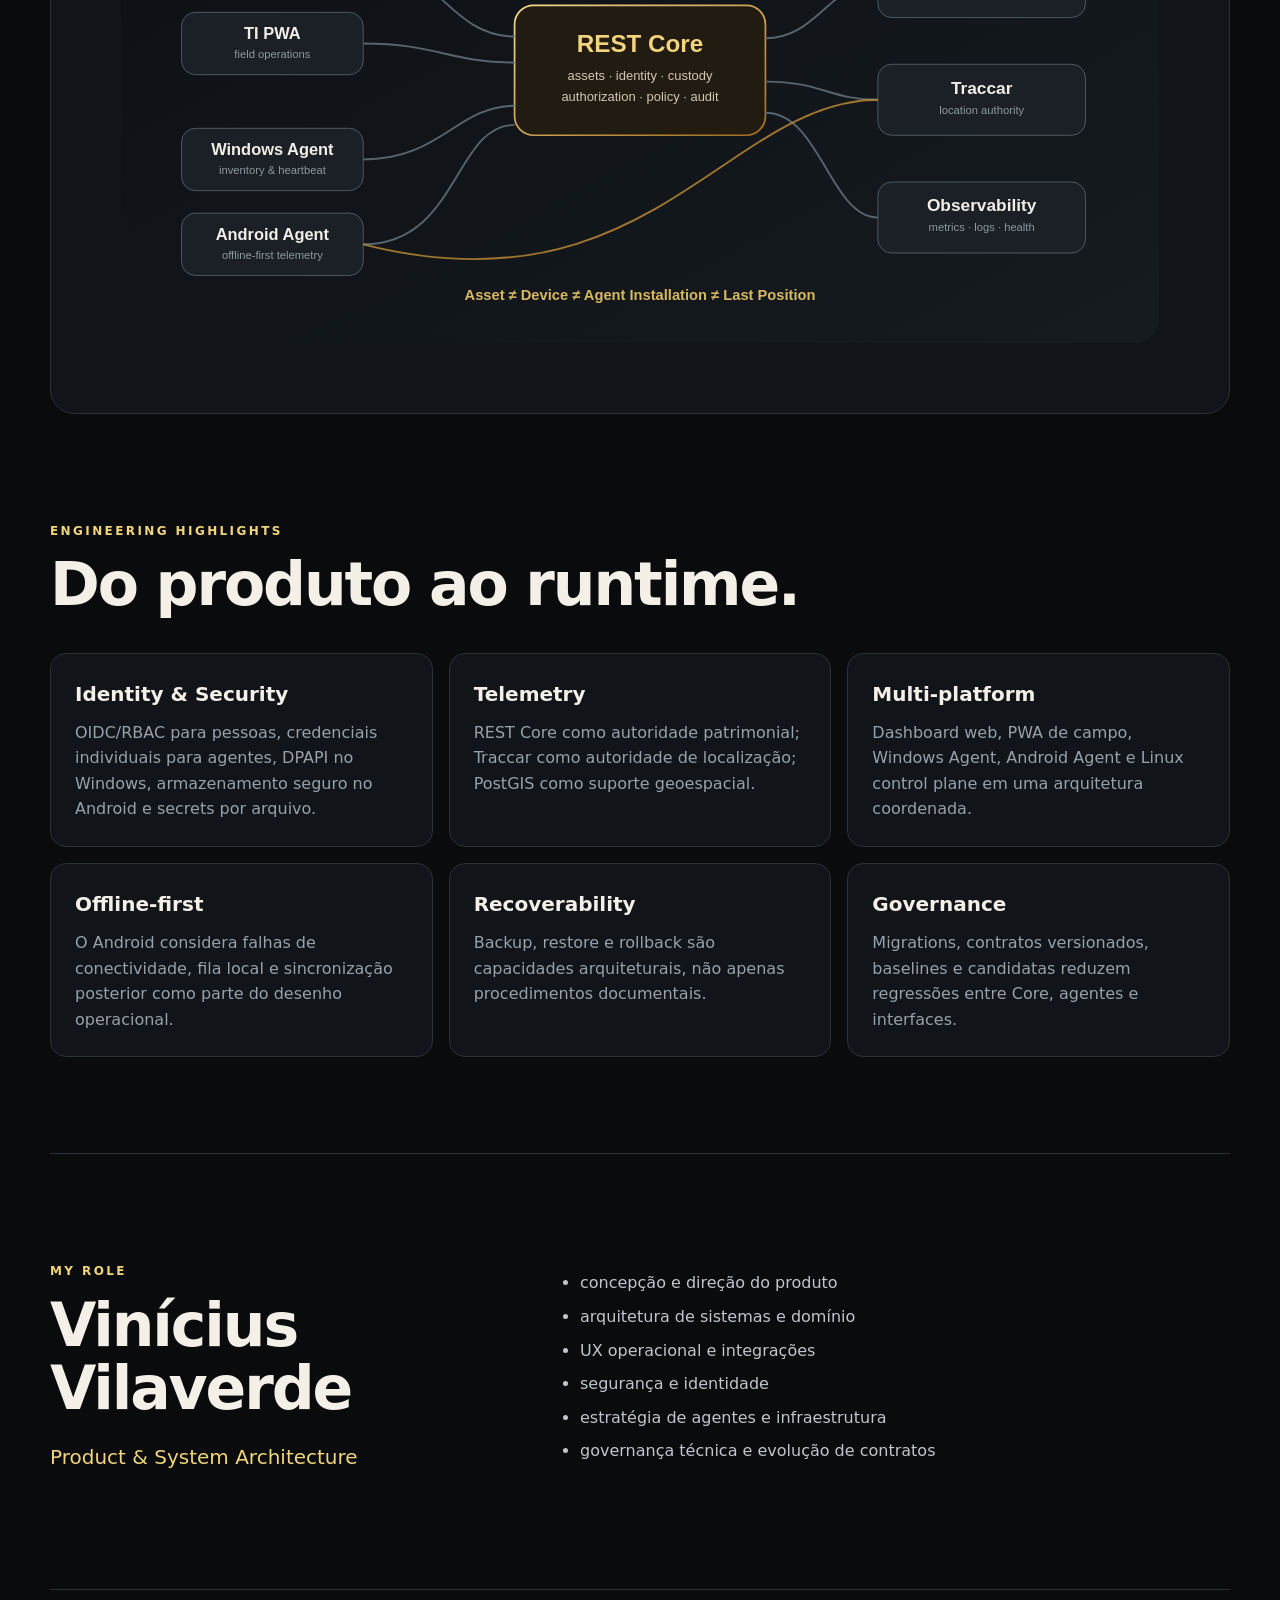
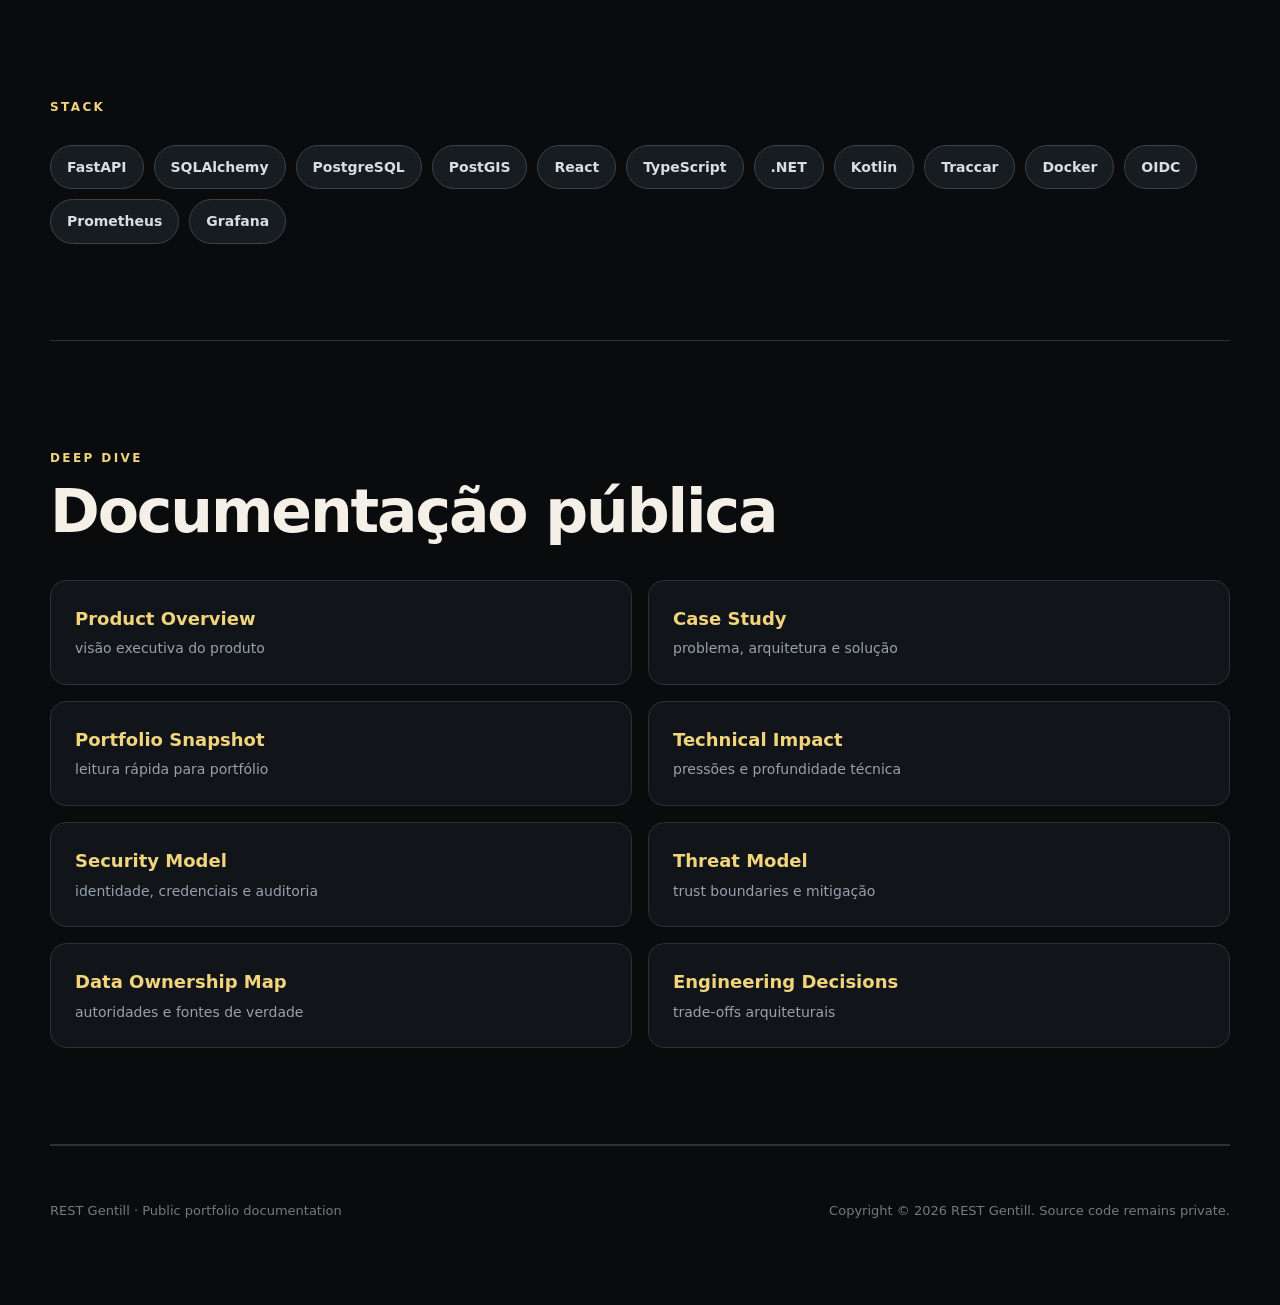
==== commit 9d7c3fd5: "docs: add reviewed public UI portfolio gallery" ====
--- a/docs/index.html
+++ b/docs/index.html
@@ -59,6 +59,18 @@
   </header>
 
   <main>
+
+    <section class="gallery-section" id="galeria">
+      <p class="section-label">PRODUCT PREVIEW</p>
+      <h2>Veja o produto em operação demonstrativa.</h2>
+      <p class="wide">Capturas de interfaces em testes locais. Os exemplos de fixture são fictícios e o mapa não representa rastreamento em produção.</p>
+      <div class="gallery-showcase">
+        <figure class="gallery-tile"><a href="./gallery.html"><img src="./public/assets/gallery/01-command-center.jpg" loading="lazy" alt="Command Center com indicadores demonstrativos"></a><figcaption><strong>Command Center</strong><span>Visão operacional integrada</span></figcaption></figure>
+        <figure class="gallery-tile"><a href="./gallery.html"><img src="./public/assets/gallery/03-mapa.jpg" loading="lazy" alt="Mapa operacional em testes locais"></a><figcaption><strong>Mapa operacional</strong><span>Contexto cartográfico local</span></figcaption></figure>
+        <figure class="gallery-tile mobile"><a href="./gallery.html"><img src="./public/assets/gallery/04-pwa-mobile.jpg" loading="lazy" alt="PWA TI em demonstração com fixtures"></a><figcaption><strong>TI PWA</strong><span>Operação móvel de campo</span></figcaption></figure>
+      </div>
+      <p><a class="gallery-link" href="./gallery.html">Abrir galeria e busca patrimonial →</a></p>
+    </section>
     <section class="metrics">
       <article><strong>5</strong><span>superfícies de produto</span></article>
       <article><strong>5</strong><span>famílias de plataforma</span></article>
--- a/docs/portfolio.css
+++ b/docs/portfolio.css
@@ -58,4 +58,36 @@
   .hero{padding:34px 20px 54px}.hero-grid{gap:28px}main{width:min(100% - 32px,var(--max))}
   .metrics{grid-template-columns:1fr 1fr}.metrics article{padding:18px}section{padding:68px 0}
   footer{width:calc(100% - 32px);flex-direction:column}
-}+}
+
+/* Public product gallery */
+.gallery-section{padding-top:72px}
+.gallery-showcase{display:grid;grid-template-columns:1fr 1fr .58fr;gap:16px;align-items:stretch;margin-top:32px}
+.gallery-tile{margin:0;background:var(--panel);border:1px solid var(--line);border-radius:18px;overflow:hidden;min-width:0}
+.gallery-tile>a{display:flex;align-items:center;justify-content:center;min-height:200px;max-height:390px;padding:10px;background:#0c0f12}
+.gallery-tile img{display:block;max-width:100%;width:100%;height:auto;max-height:355px;object-fit:contain;transition:transform .18s ease}
+.gallery-tile>a:hover img{transform:scale(1.015)}
+.gallery-tile figcaption{display:flex;flex-direction:column;gap:3px;padding:15px 18px;border-top:1px solid var(--line)}
+.gallery-tile strong{color:var(--text);font-size:15px}
+.gallery-tile figcaption span{color:var(--muted);font-size:13px}
+.gallery-link{display:inline-block;margin-top:20px;color:var(--gold2);font-weight:750}
+.gallery-link:hover{text-decoration:underline}
+.gallery-page{padding-top:38px}
+.gallery-page .gallery-nav{display:flex;justify-content:space-between;gap:16px;margin-bottom:60px;color:var(--gold2)}
+.gallery-page h1{font-size:clamp(44px,7vw,88px)}
+.gallery-page h1 span{font-weight:300;color:var(--gold2)}
+.gallery-page .gallery-tile.mobile>a img{max-height:355px}
+.gallery-extra img{max-width:760px;width:100%;height:auto;display:block;border:1px solid var(--line);border-radius:16px}
+.gallery-note{max-width:900px;color:var(--muted);font-size:14px;margin:38px 0 70px}
+.gallery-note a{color:var(--gold2)}
+@media(max-width:900px){
+ .gallery-showcase{grid-template-columns:1fr 1fr}
+ .gallery-tile.mobile{grid-column:1 / -1}
+ .gallery-tile.mobile>a img{max-width:330px}
+}
+@media(max-width:600px){
+ .gallery-showcase{grid-template-columns:1fr}
+ .gallery-tile.mobile{grid-column:auto}
+ .gallery-page{padding-top:25px}
+ .gallery-page .gallery-nav{margin-bottom:35px}
+}
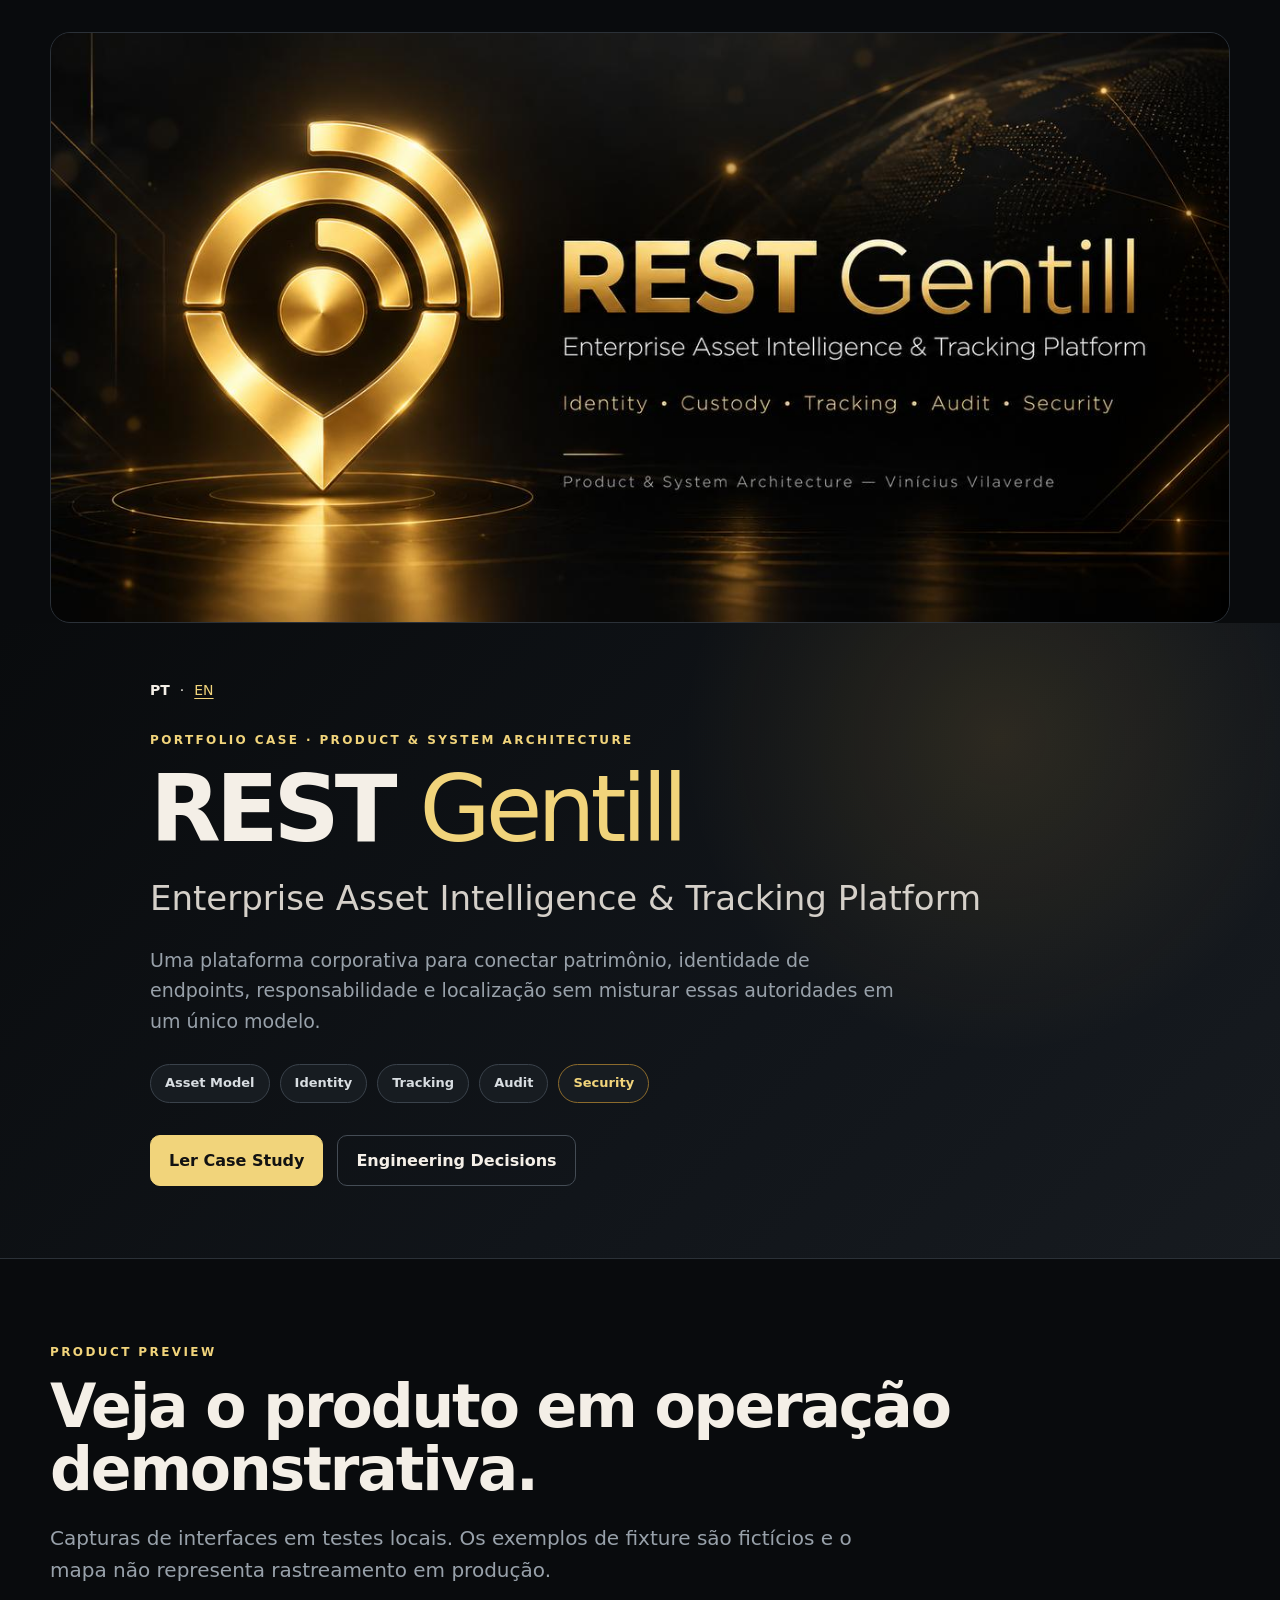
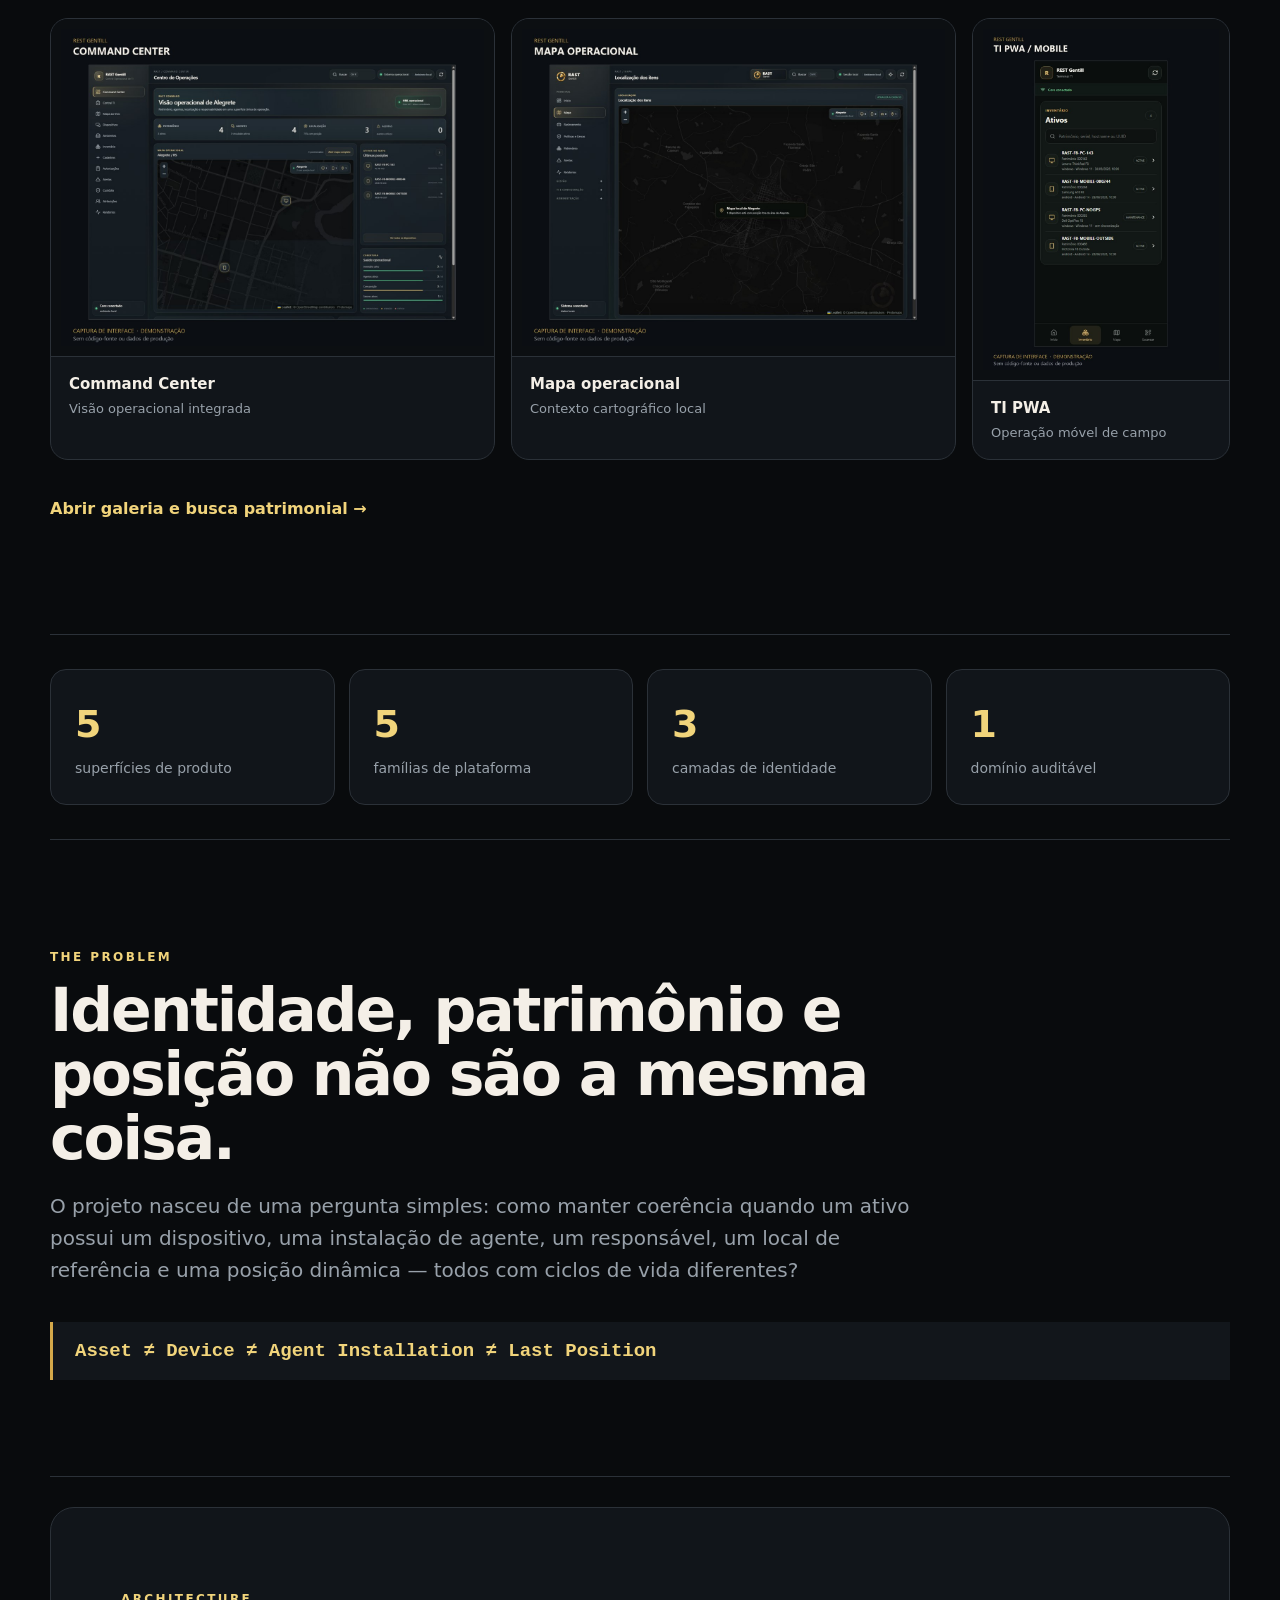
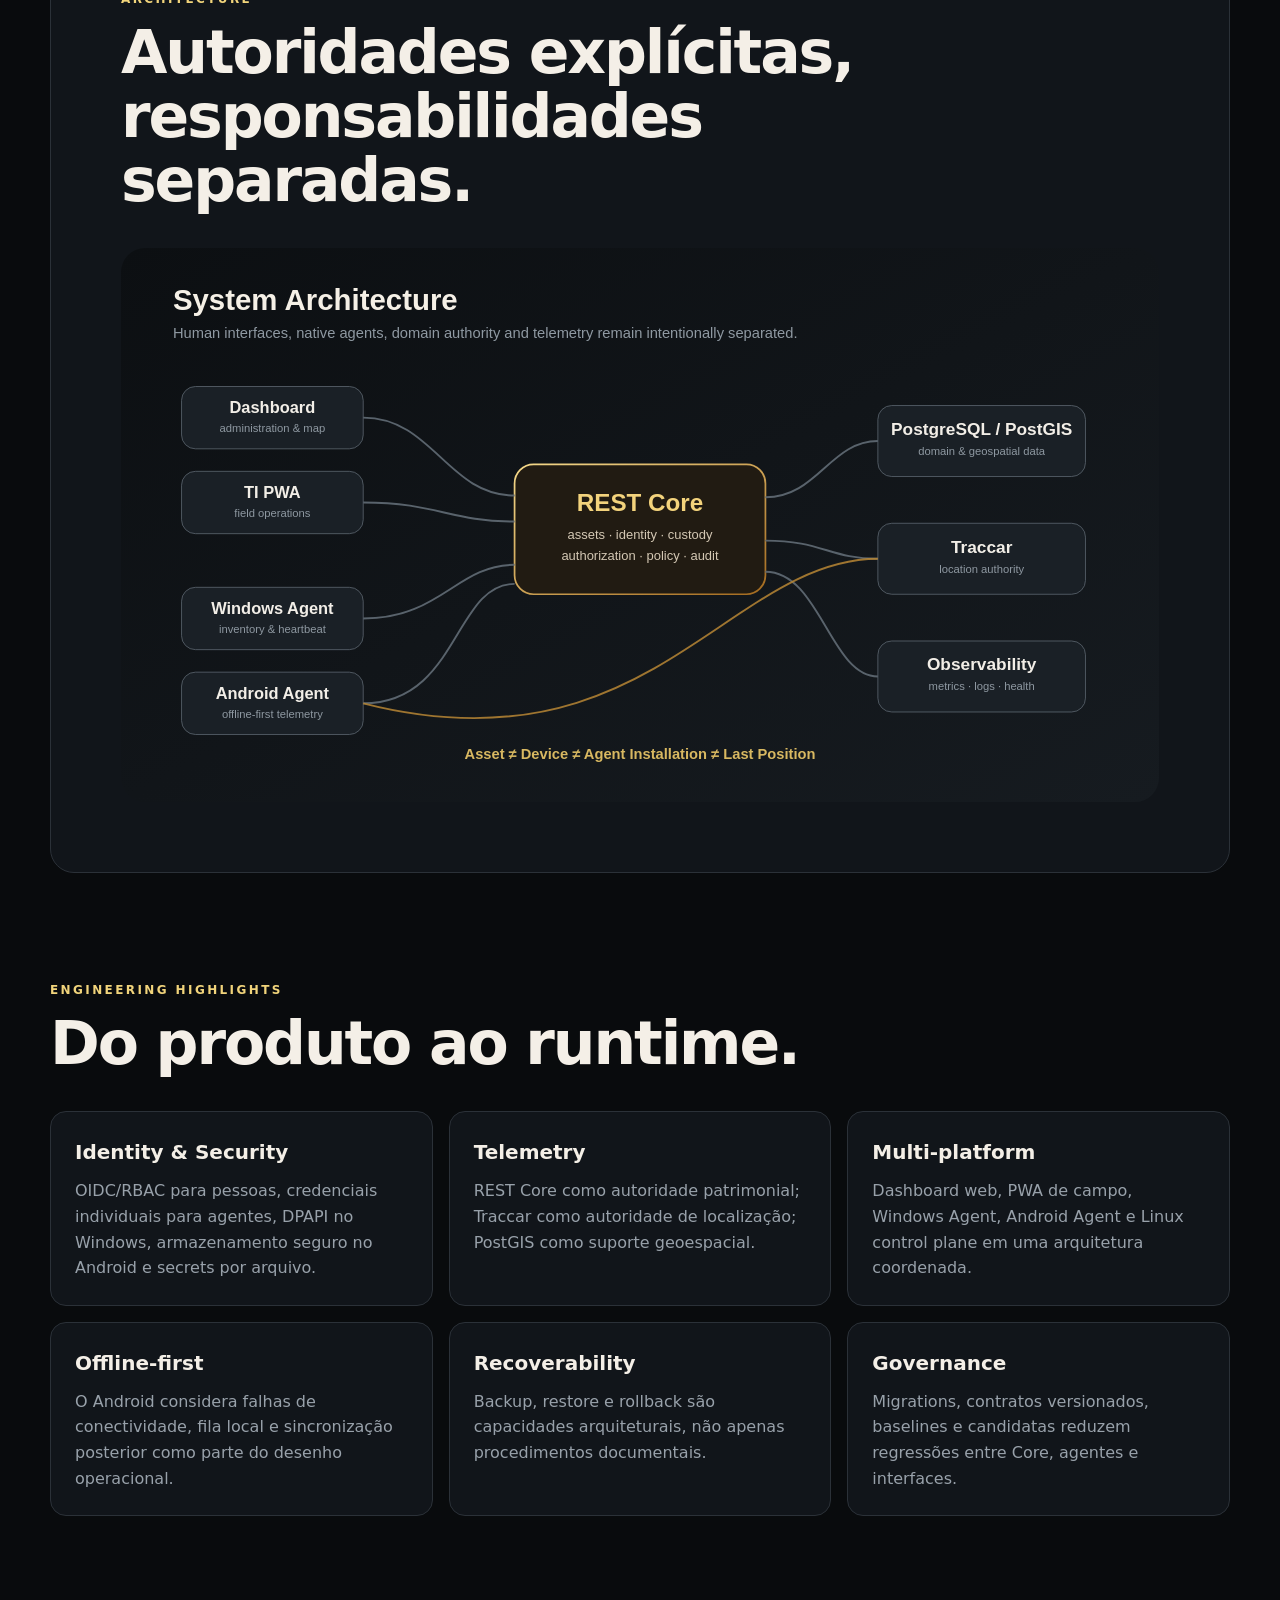
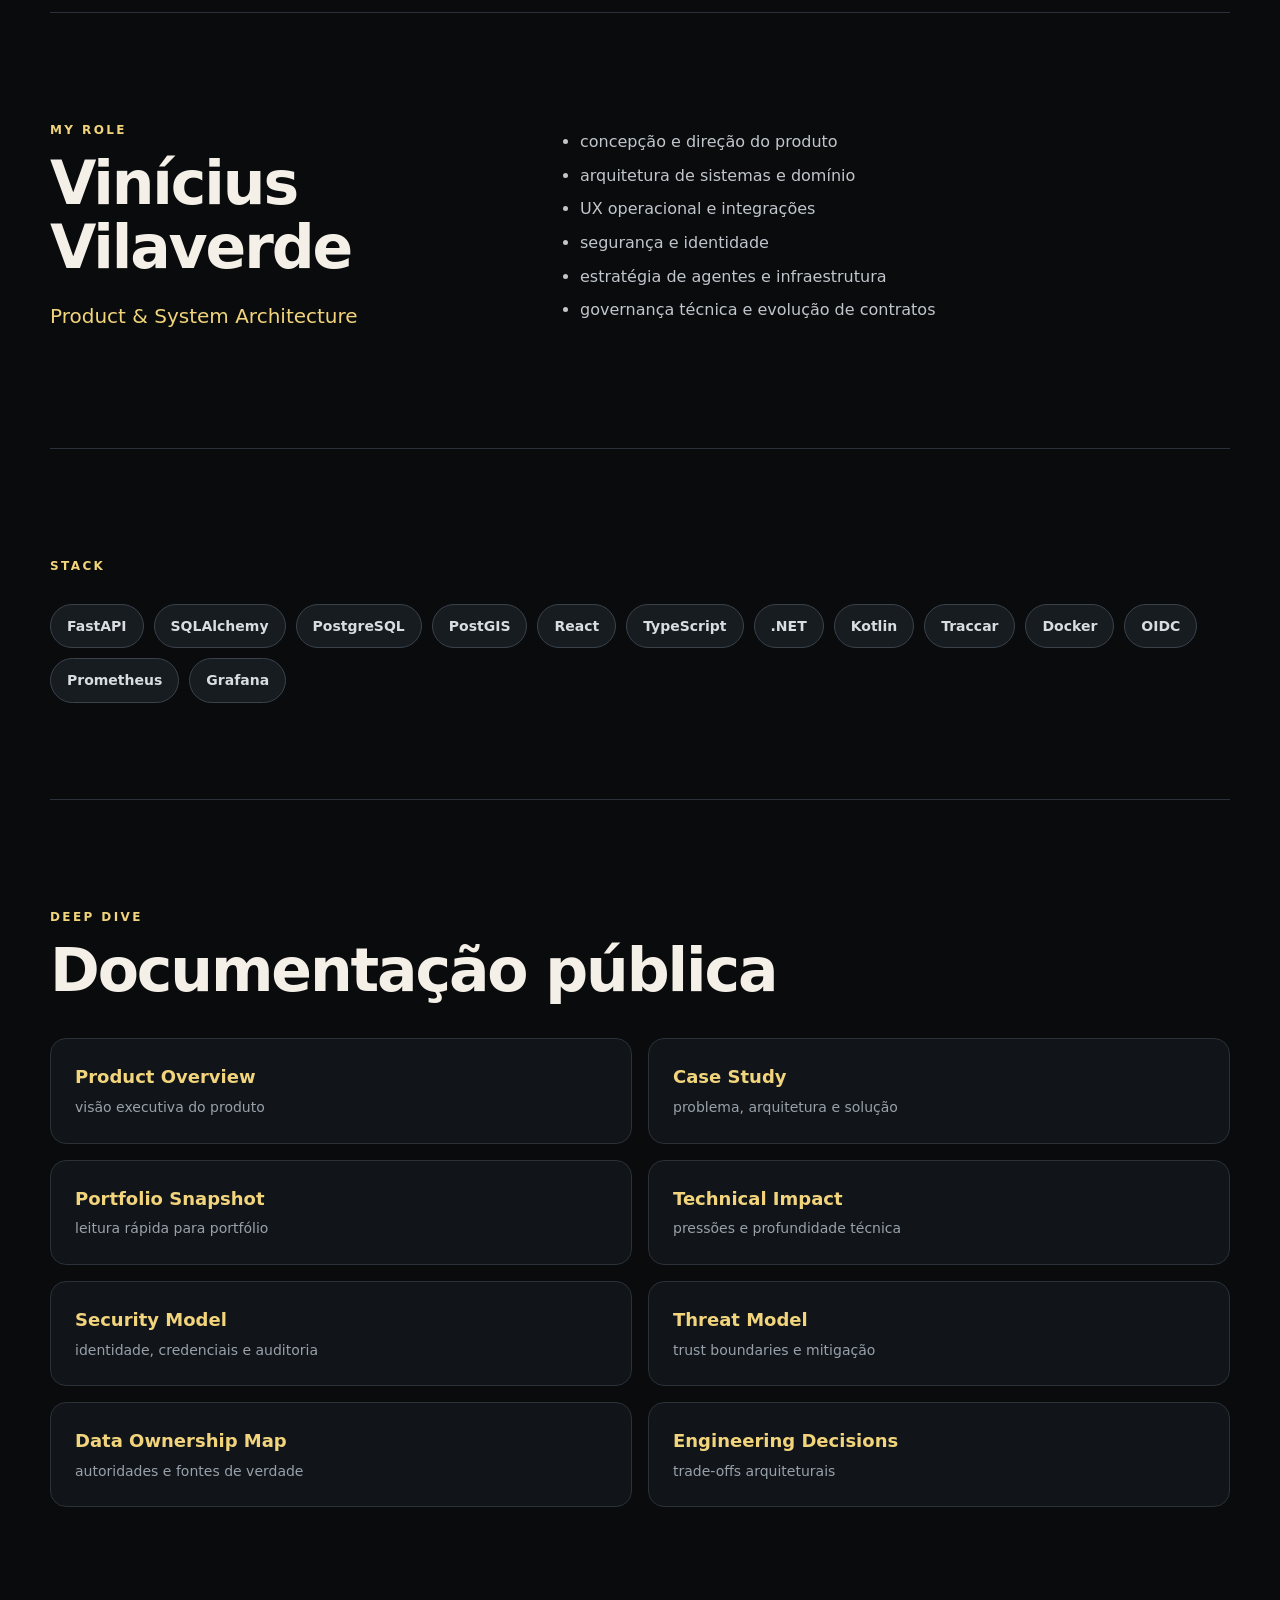
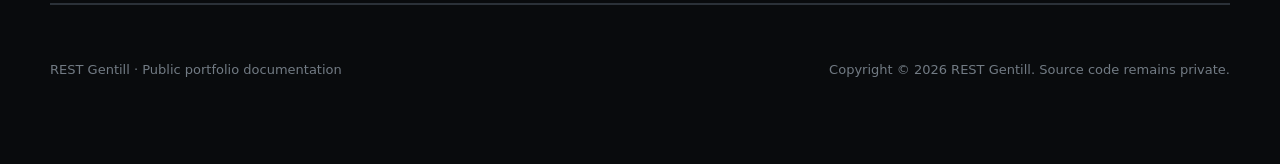
==== commit 0ae29578: "docs: prepare P7 portfolio RC1 and validate Pages links" ====
--- a/docs/index.html
+++ b/docs/index.html
@@ -36,8 +36,9 @@
   </script>
 </head>
 <body>
+  <figure class="portfolio-cover"><img src="./public/assets/portfolio-hero-premium.jpg" width="1280" height="640" fetchpriority="high" alt="REST Gentill — premium portfolio cover with gold emblem, product title and architecture tagline"></figure>
   <header class="hero">
-    <div class="hero-grid">
+    <div class="hero-grid portfolio-hero-copy">
       <div>
         <div class="lang"><strong>PT</strong> · <a href="./en.html">EN</a></div>
         <p class="eyebrow">PORTFOLIO CASE · PRODUCT & SYSTEM ARCHITECTURE</p>
@@ -48,14 +49,11 @@
           <span>Asset Model</span><span>Identity</span><span>Tracking</span><span>Audit</span><span class="gold">Security</span>
         </div>
         <div class="actions">
-          <a class="primary" href="./public/CASE_STUDY.md">Ler Case Study</a>
-          <a href="./public/ENGINEERING_DECISIONS.md">Engineering Decisions</a>
+          <a class="primary" href="https://github.com/viniciusvilaverd-22/GENTILL-RAST/blob/main/docs/public/CASE_STUDY.md">Ler Case Study</a>
+          <a href="https://github.com/viniciusvilaverd-22/GENTILL-RAST/blob/main/docs/public/ENGINEERING_DECISIONS.md">Engineering Decisions</a>
         </div>
       </div>
-      <div class="mark" aria-hidden="true">
-        <img src="./public/assets/portfolio-hero.svg" alt="">
-      </div>
-    </div>
+</div>
   </header>
 
   <main>
@@ -149,14 +147,14 @@
       <p class="section-label">DEEP DIVE</p>
       <h2>Documentação pública</h2>
       <div class="grid two">
-        <a href="./public/PRODUCT_OVERVIEW.md"><strong>Product Overview</strong><span>visão executiva do produto</span></a>
-        <a href="./public/CASE_STUDY.md"><strong>Case Study</strong><span>problema, arquitetura e solução</span></a>
-        <a href="./public/PORTFOLIO_SNAPSHOT.md"><strong>Portfolio Snapshot</strong><span>leitura rápida para portfólio</span></a>
-        <a href="./public/TECHNICAL_IMPACT.md"><strong>Technical Impact</strong><span>pressões e profundidade técnica</span></a>
-        <a href="./public/SECURITY_MODEL.md"><strong>Security Model</strong><span>identidade, credenciais e auditoria</span></a>
-        <a href="./public/THREAT_MODEL.md"><strong>Threat Model</strong><span>trust boundaries e mitigação</span></a>
-        <a href="./public/DATA_OWNERSHIP.md"><strong>Data Ownership Map</strong><span>autoridades e fontes de verdade</span></a>
-        <a href="./public/ENGINEERING_DECISIONS.md"><strong>Engineering Decisions</strong><span>trade-offs arquiteturais</span></a>
+        <a href="https://github.com/viniciusvilaverd-22/GENTILL-RAST/blob/main/docs/public/PRODUCT_OVERVIEW.md"><strong>Product Overview</strong><span>visão executiva do produto</span></a>
+        <a href="https://github.com/viniciusvilaverd-22/GENTILL-RAST/blob/main/docs/public/CASE_STUDY.md"><strong>Case Study</strong><span>problema, arquitetura e solução</span></a>
+        <a href="https://github.com/viniciusvilaverd-22/GENTILL-RAST/blob/main/docs/public/PORTFOLIO_SNAPSHOT.md"><strong>Portfolio Snapshot</strong><span>leitura rápida para portfólio</span></a>
+        <a href="https://github.com/viniciusvilaverd-22/GENTILL-RAST/blob/main/docs/public/TECHNICAL_IMPACT.md"><strong>Technical Impact</strong><span>pressões e profundidade técnica</span></a>
+        <a href="https://github.com/viniciusvilaverd-22/GENTILL-RAST/blob/main/docs/public/SECURITY_MODEL.md"><strong>Security Model</strong><span>identidade, credenciais e auditoria</span></a>
+        <a href="https://github.com/viniciusvilaverd-22/GENTILL-RAST/blob/main/docs/public/THREAT_MODEL.md"><strong>Threat Model</strong><span>trust boundaries e mitigação</span></a>
+        <a href="https://github.com/viniciusvilaverd-22/GENTILL-RAST/blob/main/docs/public/DATA_OWNERSHIP.md"><strong>Data Ownership Map</strong><span>autoridades e fontes de verdade</span></a>
+        <a href="https://github.com/viniciusvilaverd-22/GENTILL-RAST/blob/main/docs/public/ENGINEERING_DECISIONS.md"><strong>Engineering Decisions</strong><span>trade-offs arquiteturais</span></a>
       </div>
     </section>
   </main>
--- a/docs/portfolio.css
+++ b/docs/portfolio.css
@@ -91,3 +91,14 @@
  .gallery-page{padding-top:25px}
  .gallery-page .gallery-nav{margin-bottom:35px}
 }
+
+/* P7 RC1 — responsive portfolio cover and editorial intro */
+.portfolio-cover{width:min(var(--max),calc(100% - 48px));margin:32px auto 0;border:1px solid var(--line);border-radius:20px;overflow:hidden;background:var(--panel)}
+.portfolio-cover img{display:block;width:100%;height:auto;aspect-ratio:2/1;object-fit:contain}
+.hero{min-height:0;padding:54px 32px 72px}
+.hero-grid.portfolio-hero-copy{display:grid;grid-template-columns:minmax(0,1fr);gap:0;max-width:980px}
+.hero-grid.portfolio-hero-copy h1{font-size:clamp(50px,7.5vw,92px)}
+.lang{display:inline-flex;gap:10px;align-items:center;font-size:14px;margin-bottom:18px}
+.lang a{color:var(--gold2);text-decoration:underline;text-underline-offset:3px}
+@media(max-width:900px){.portfolio-cover{width:calc(100% - 32px);margin-top:16px}.hero{padding:36px 20px 58px}}
+@media(max-width:560px){.portfolio-cover{border-radius:12px}.hero-grid.portfolio-hero-copy h1{font-size:clamp(46px,12vw,66px)}}
